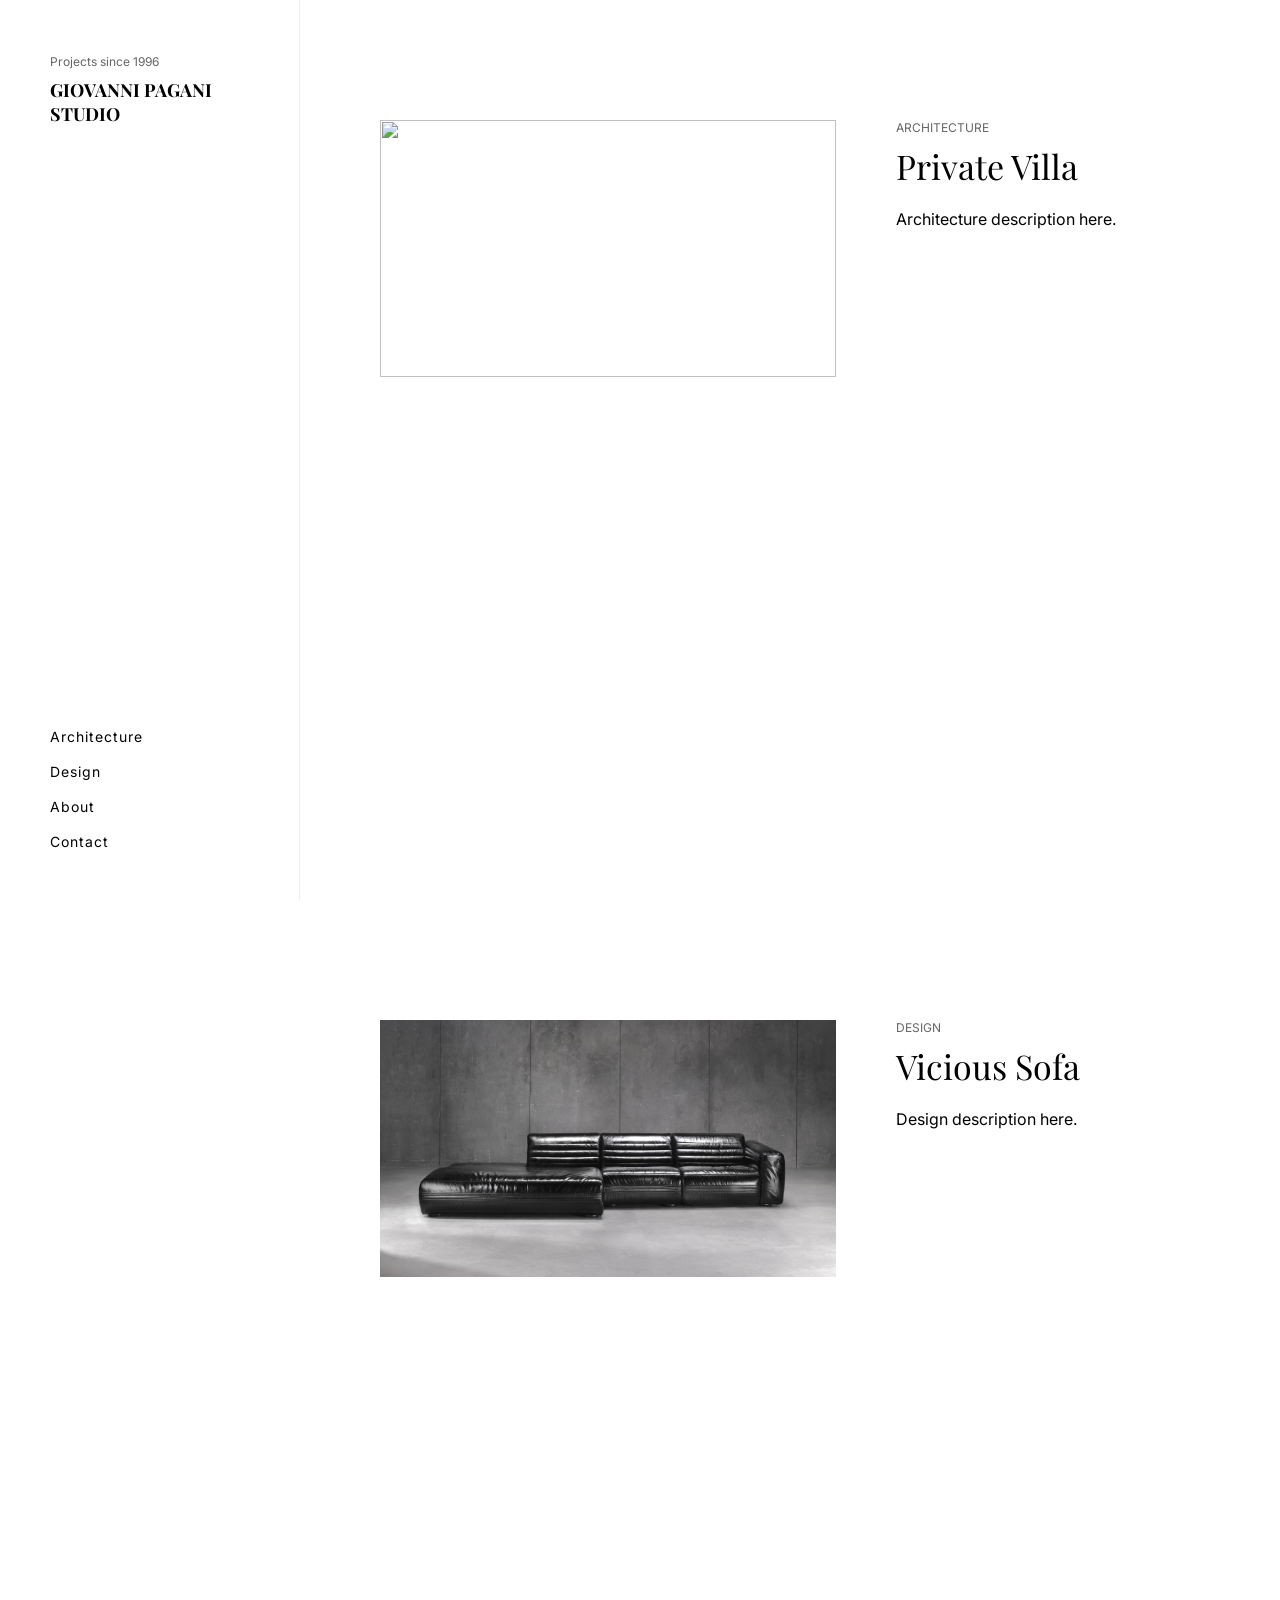
==== beta/index.html @ d27ece57 "beta uploaded" ====
<!DOCTYPE html>
<html lang="en">
<head>
<meta charset="UTF-8">
<meta name="viewport" content="width=device-width, initial-scale=1.0">
<link href="style.css" rel="stylesheet">
<link href="https://fonts.googleapis.com/css2?family=Playfair+Display:wght@400;600&family=Inter:wght@300;400&display=swap" rel="stylesheet">
<title>Giovanni Pagani Studio</title>

</head>

<body>

<!-- ================= SIDEBAR ================= -->

<div class="sidebar">
<div class="brand">
<small>Projects since 1996</small>
<h1>GIOVANNI PAGANI STUDIO</h1>
</div>

<nav class="menu">
<a href="#architecture">Architecture</a>
<a href="#design">Design</a>
<a href="#about">About</a>
<a href="#contact">Contact</a>
</nav>
</div>

<!-- ================= CONTENT ================= -->

<div class="content">

<!-- ================= ARCHITECTURE ================= -->

<section id="architecture" class="section">

<div class="project">

<div class="project-image">
<div class="image-wrapper">

<!-- ADD MORE IMAGES HERE -->
<img src="assets/img/homepage/project1.jpg" class="active">
<img src="assets/img/homepage/project1-2.jpg">
<img src="assets/img/homepage/project1-3.jpg">

</div>
</div>

<div class="project-text">
<div class="category">ARCHITECTURE</div>
<div class="title">Private Villa</div>
<p>
Architecture description here.
</p>
</div>

</div>

</section>


<!-- ================= DESIGN ================= -->

<section id="design" class="section">

<div class="project">

<div class="project-image">
<div class="image-wrapper">

<img src="assets/img/homepage/sofa/sofa1.jpg" class="active">
<img src="assets/img/homepage/sofa/sofa2.jpg">
<img src="assets/img/homepage/sofa/sofa3.jpg">

</div>
</div>

<div class="project-text">
<div class="category">DESIGN</div>
<div class="title">Vicious Sofa</div>
<p>
Design description here.
</p>
</div>

</div>

</section>

</div>

<!-- ================= FULLSCREEN ================= -->
<div class="fullscreen">
<img src="">
</div>

<!-- ================= SCRIPT ================= -->

<script>

/* ========== FADE CAROUSEL + AUTO SLIDE ========== */

document.querySelectorAll('.image-wrapper').forEach(wrapper => {

const images = wrapper.querySelectorAll('img');
let index = 0;

setInterval(() => {
images[index].classList.remove('active');
index = (index + 1) % images.length;
images[index].classList.add('active');
}, 4000);

/* FULLSCREEN ON CLICK */
wrapper.addEventListener('click', () => {
const active = wrapper.querySelector('.active');
const fullscreen = document.querySelector('.fullscreen');
fullscreen.querySelector('img').src = active.src;
fullscreen.classList.add('active');
});

});

/* CLOSE FULLSCREEN */
document.querySelector('.fullscreen').addEventListener('click', function(){
this.classList.remove('active');
});

/* ========== SCROLL REVEAL ========== */

const observer = new IntersectionObserver(entries => {
entries.forEach(entry => {
if(entry.isIntersecting){
entry.target.classList.add('visible');
}
});
}, {threshold:0.2});

document.querySelectorAll('.project').forEach(project => {
observer.observe(project);
});

</script>

</body>
</html>
---- beta/style.css ----
/* ================= GLOBAL ================= */

*{margin:0;padding:0;box-sizing:border-box;}

html{
scroll-behavior:smooth; /* Smooth anchor scrolling */
}

body{
font-family:Inter, sans-serif;
background:white;
color:black;
display:flex;
}

/* ================= SIDEBAR ================= */

.sidebar{
position:fixed;
left:0;
top:0;
width:300px;
height:100vh;
padding:50px;
display:flex;
flex-direction:column;
justify-content:space-between;
background:white;
border-right:1px solid #eee;
}

.brand small{
font-size:12px;
opacity:0.6;
}

.brand h1{
font-family:'Playfair Display', serif;
font-size:18px;
margin-top:8px;
}

.menu{
display:flex;
flex-direction:column;
gap:18px;
}

.menu a{
text-decoration:none;
color:black;
font-size:14px;
letter-spacing:1px;
}

/* ================= CONTENT ================= */

.content{
margin-left:300px;
width:calc(100% - 300px);
}

/* ================= SECTION ================= */

.section{
min-height:100vh;
padding:120px 80px;
display:flex;
flex-direction:column;
gap:120px;
}

/* ================= PROJECT ================= */

.project{
display:flex;
gap:60px;
align-items:flex-start;
opacity:0;
transform:translateY(40px);
transition:all 1s ease;
}

/* Scroll animation active */
.project.visible{
opacity:1;
transform:translateY(0);
}

/* LEFT IMAGE */
.project-image{
width:60%;
position:relative;
cursor:pointer;
}

/* 16:9 container */
.image-wrapper{
position:relative;
width:100%;
padding-top:56.25%; /* 16:9 ratio */
overflow:hidden;
}

.image-wrapper img{
position:absolute;
top:0;
left:0;
width:100%;
height:100%;
object-fit:cover; /* prevents distortion */
opacity:0;
transition:opacity 1.2s ease;
}

.image-wrapper img.active{
opacity:1;
}

/* RIGHT TEXT */
.project-text{
width:40%;
}

.category{
font-size:12px;
opacity:0.6;
margin-bottom:8px;
}

.title{
font-family:'Playfair Display', serif;
font-size:34px;
margin-bottom:20px;
}

/* ================= FULLSCREEN GALLERY ================= */

.fullscreen{
position:fixed;
top:0;
left:0;
width:100%;
height:100%;
background:rgba(0,0,0,0.95);
display:flex;
align-items:center;
justify-content:center;
opacity:0;
visibility:hidden;
transition:all 0.5s ease;
z-index:999;
}

.fullscreen.active{
opacity:1;
visibility:visible;
}

.fullscreen img{
max-width:90%;
max-height:90%;
object-fit:contain;
}

/* ================= RESPONSIVE ================= */

@media(max-width:1000px){

body{flex-direction:column;}

.sidebar{
position:relative;
width:100%;
height:auto;
border-right:none;
border-bottom:1px solid #eee;
}

.content{
margin-left:0;
width:100%;
}

.project{
flex-direction:column;
}

.project-image,
.project-text{
width:100%;
}

}
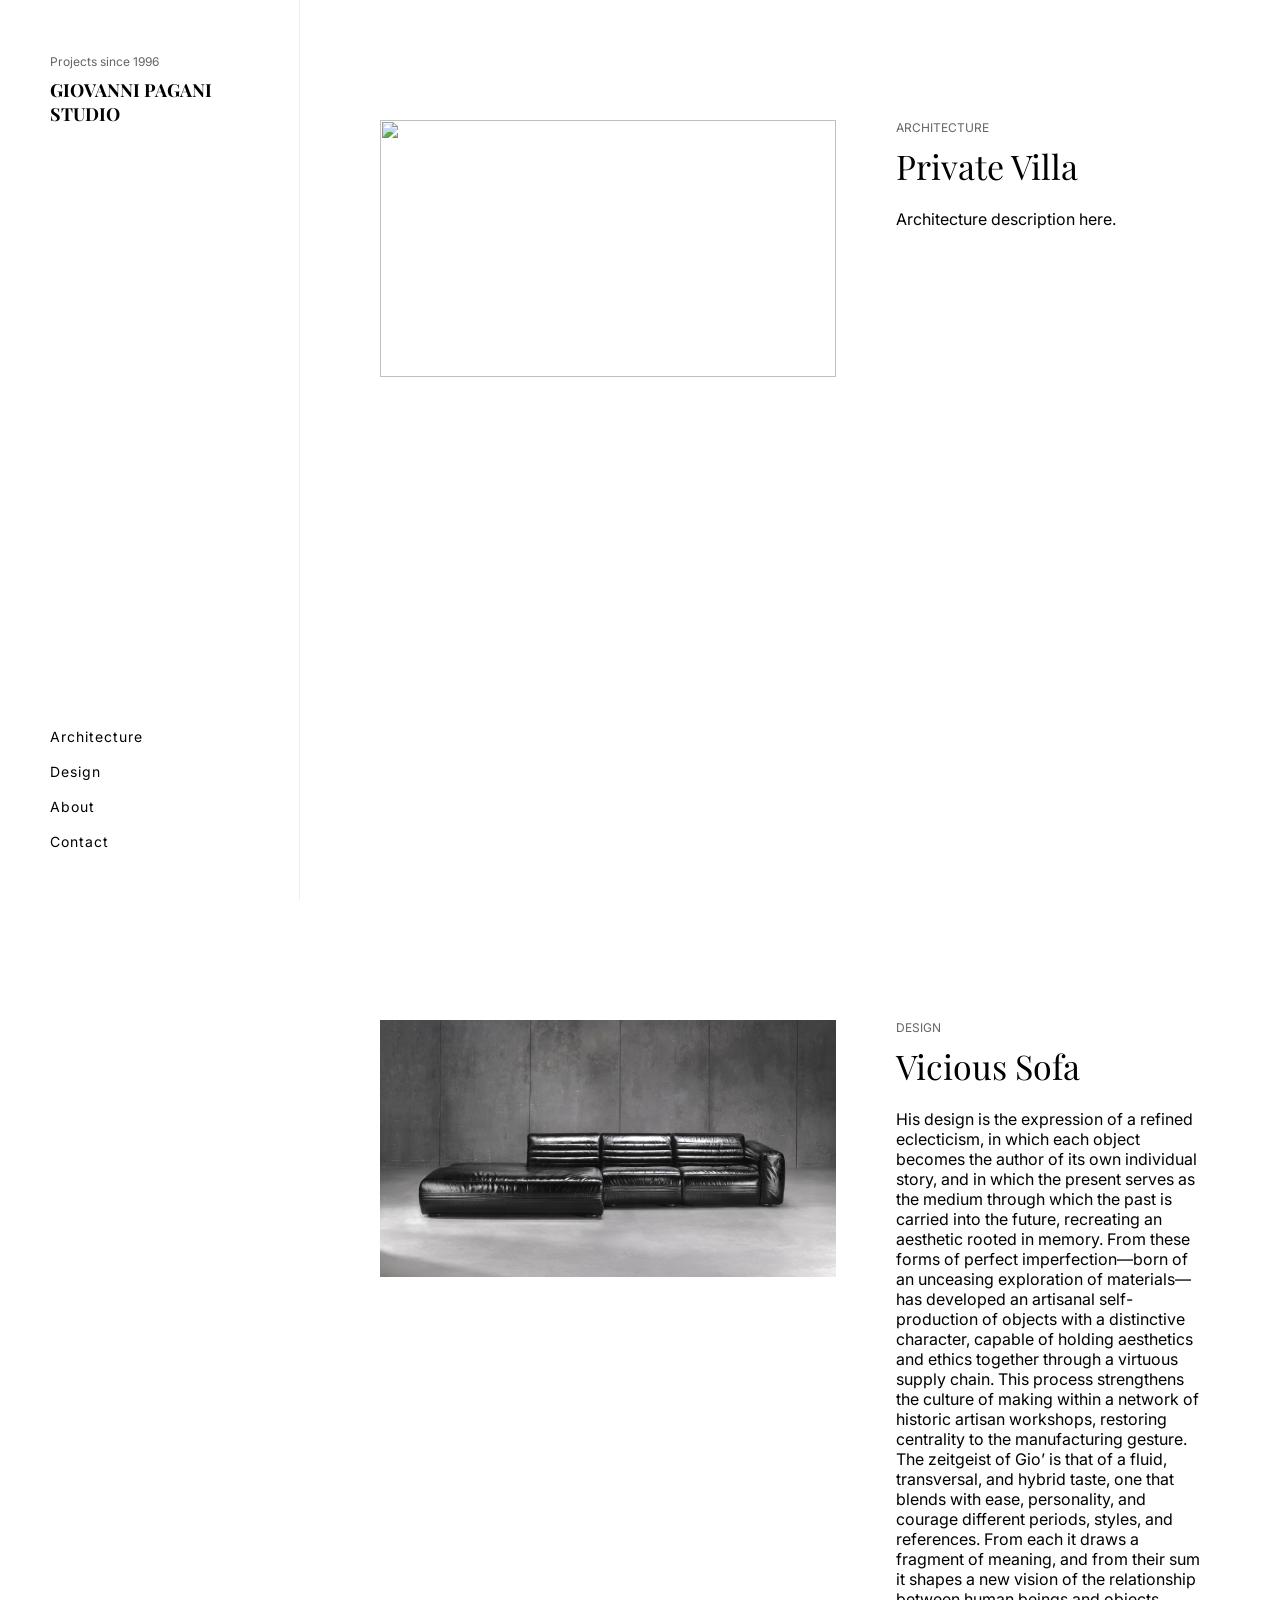
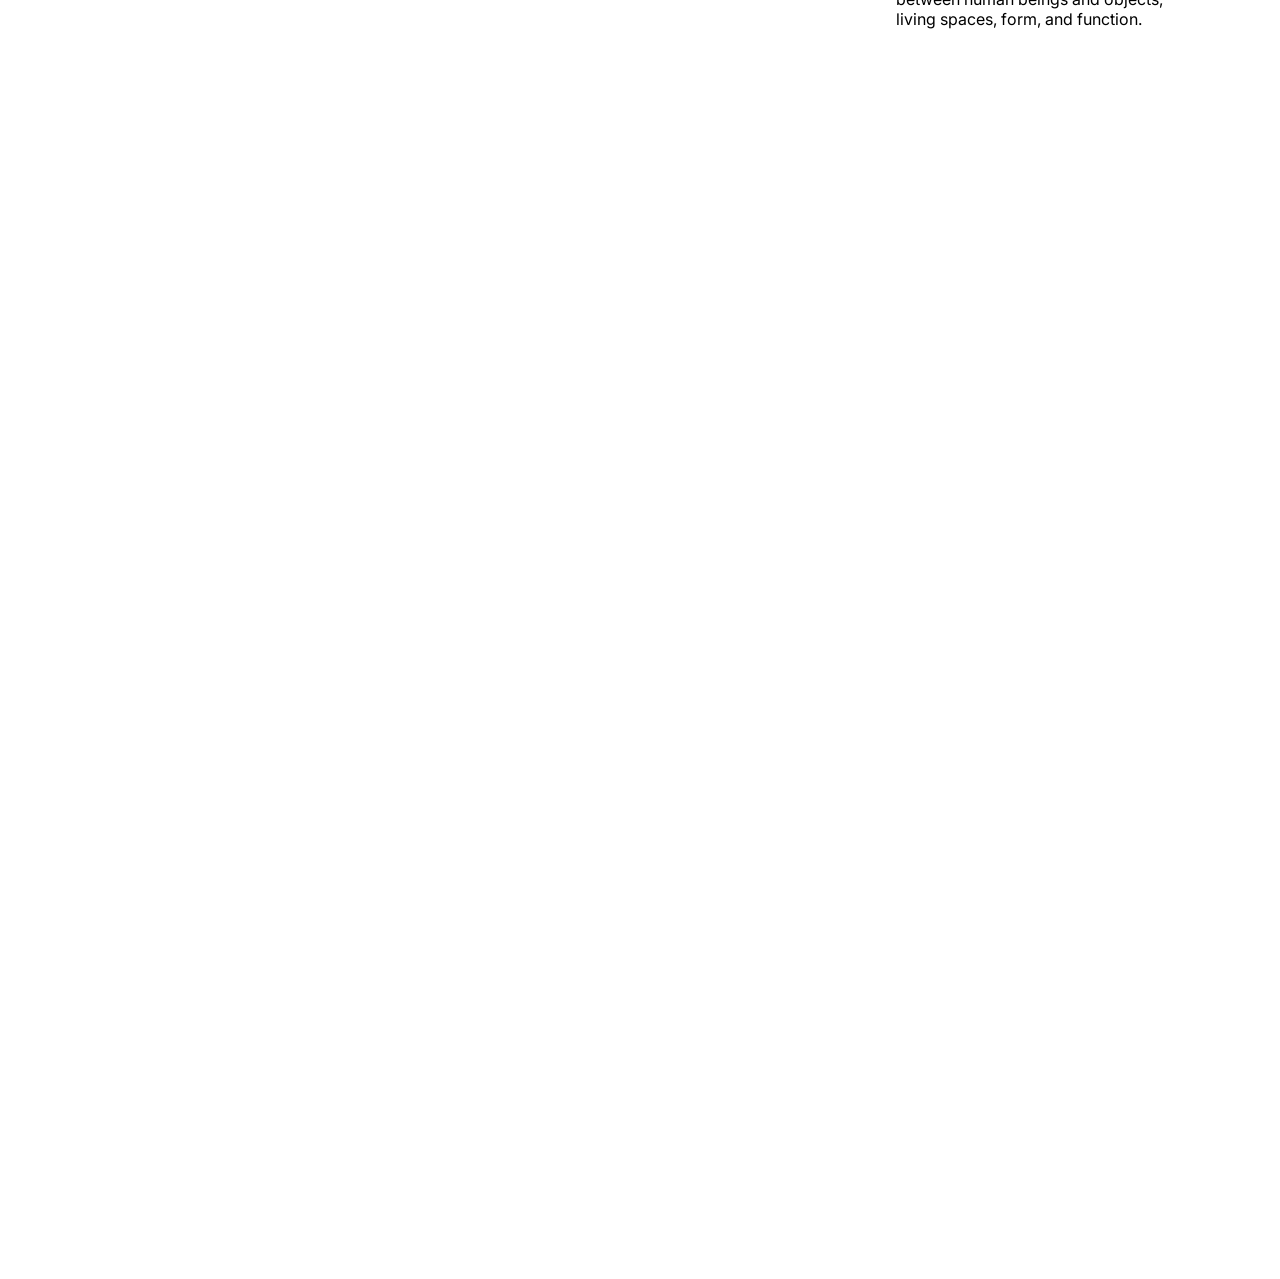
==== commit 8c6cfc2a: "Vittorio&Virginia" ====
--- a/beta/index.html
+++ b/beta/index.html
@@ -41,9 +41,9 @@
 <div class="image-wrapper">
 
 <!-- ADD MORE IMAGES HERE -->
-<img src="assets/img/homepage/project1.jpg" class="active">
-<img src="assets/img/homepage/project1-2.jpg">
-<img src="assets/img/homepage/project1-3.jpg">
+<img src="assets/img/homepage/villa/villa1.jpg" class="active">
+<img src="assets/img/homepage/villa/.jpg">
+<img src="assets/img/homepage/villa/.jpg">
 
 </div>
 </div>
@@ -81,11 +81,79 @@
 <div class="category">DESIGN</div>
 <div class="title">Vicious Sofa</div>
 <p>
-Design description here.
-</p>
-</div>
-
-</div>
+His design is the expression of a refined eclecticism, in which each object becomes the author of its own individual story, and in which the present serves as the medium through which the past is carried into the future, recreating an aesthetic rooted in memory. From these forms of perfect imperfection—born of an unceasing exploration of materials—has developed an artisanal self-production of objects with a distinctive character, capable of holding aesthetics and ethics together through a virtuous supply chain. This process strengthens the culture of making within a network of historic artisan workshops, restoring centrality to the manufacturing gesture. The zeitgeist of Gio’ is that of a fluid, transversal, and hybrid taste, one that blends with ease, personality, and courage different periods, styles, and references. From each it draws a fragment of meaning, and from their sum it shapes a new vision of the relationship between human beings and objects, living spaces, form, and function.</p>
+</div>
+
+</div>
+<!-- Saint Germain Sofa-->
+<div class="project">
+
+<div class="project-image">
+<div class="image-wrapper">
+
+<img src="assets/img/homepage/sofa2/sofa1.png" class="active">
+<img src="assets/img/homepage/sofa2/sofa2.jpg">
+<img src="assets/img/homepage/sofa2/sofa3.jpg">
+
+</div>
+</div>
+
+<div class="project-text">
+<div class="category">DESIGN</div>
+<div class="title">Saint Germain Sofa</div>
+<p>
+
+</p>
+</div>
+</div>
+<!-- Vittorio Dining -->
+ <div class="project">
+
+<div class="project-image">
+<div class="image-wrapper">
+
+<img src="assets/img/homepage/vittorio/vittorio1.png" class="active">
+<img src="assets/img/homepage/vittorio/vittorio2.png">
+<img src="assets/img/homepage/vittorio/vittorio3.png">
+<img src="assets/img/homepage/vittorio/vittorio4.png">
+<img src="assets/img/homepage/vittorio/vittorio5.png">
+
+</div>
+</div>
+
+<div class="project-text">
+<div class="category">DESIGN</div>
+<div class="title">Vittorio Dining Table</div>
+<p>
+
+</p>
+</div>
+</div>
+
+<!-- Virginia Sofa Dining -->
+ <div class="project">
+
+<div class="project-image">
+<div class="image-wrapper">
+
+<img src="assets/img/homepage/virginia/virginia1.png" class="active">
+<img src="assets/img/homepage/virginia/virginia2.png">
+<img src="assets/img/homepage/virginia/virginia3.png">
+<img src="assets/img/homepage/virginia/virginia4.png">
+<img src="assets/img/homepage/virginia/virginia5.png">
+
+</div>
+</div>
+
+<div class="project-text">
+<div class="category">DESIGN</div>
+<div class="title">Virginia Outdoor Luxury Sofa</div>
+<p>
+
+</p>
+</div>
+</div>
+
 
 </section>
 
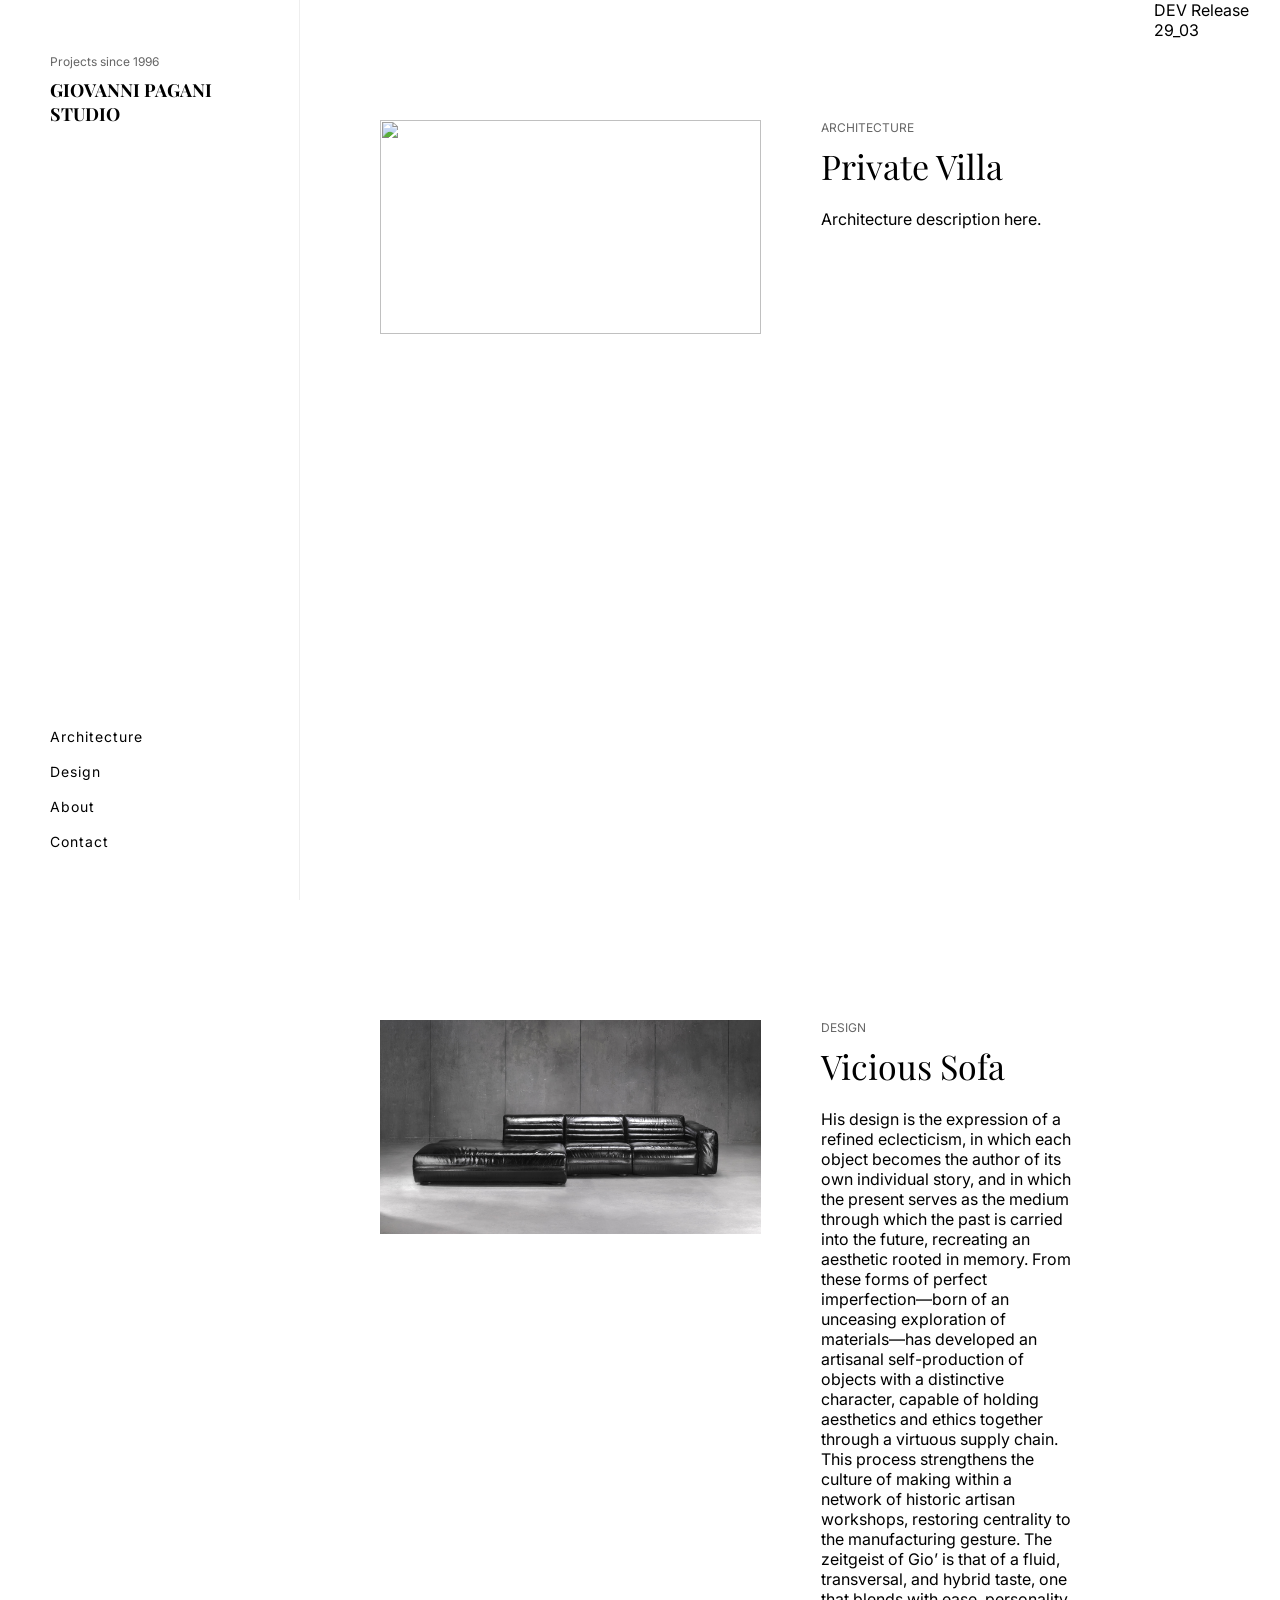
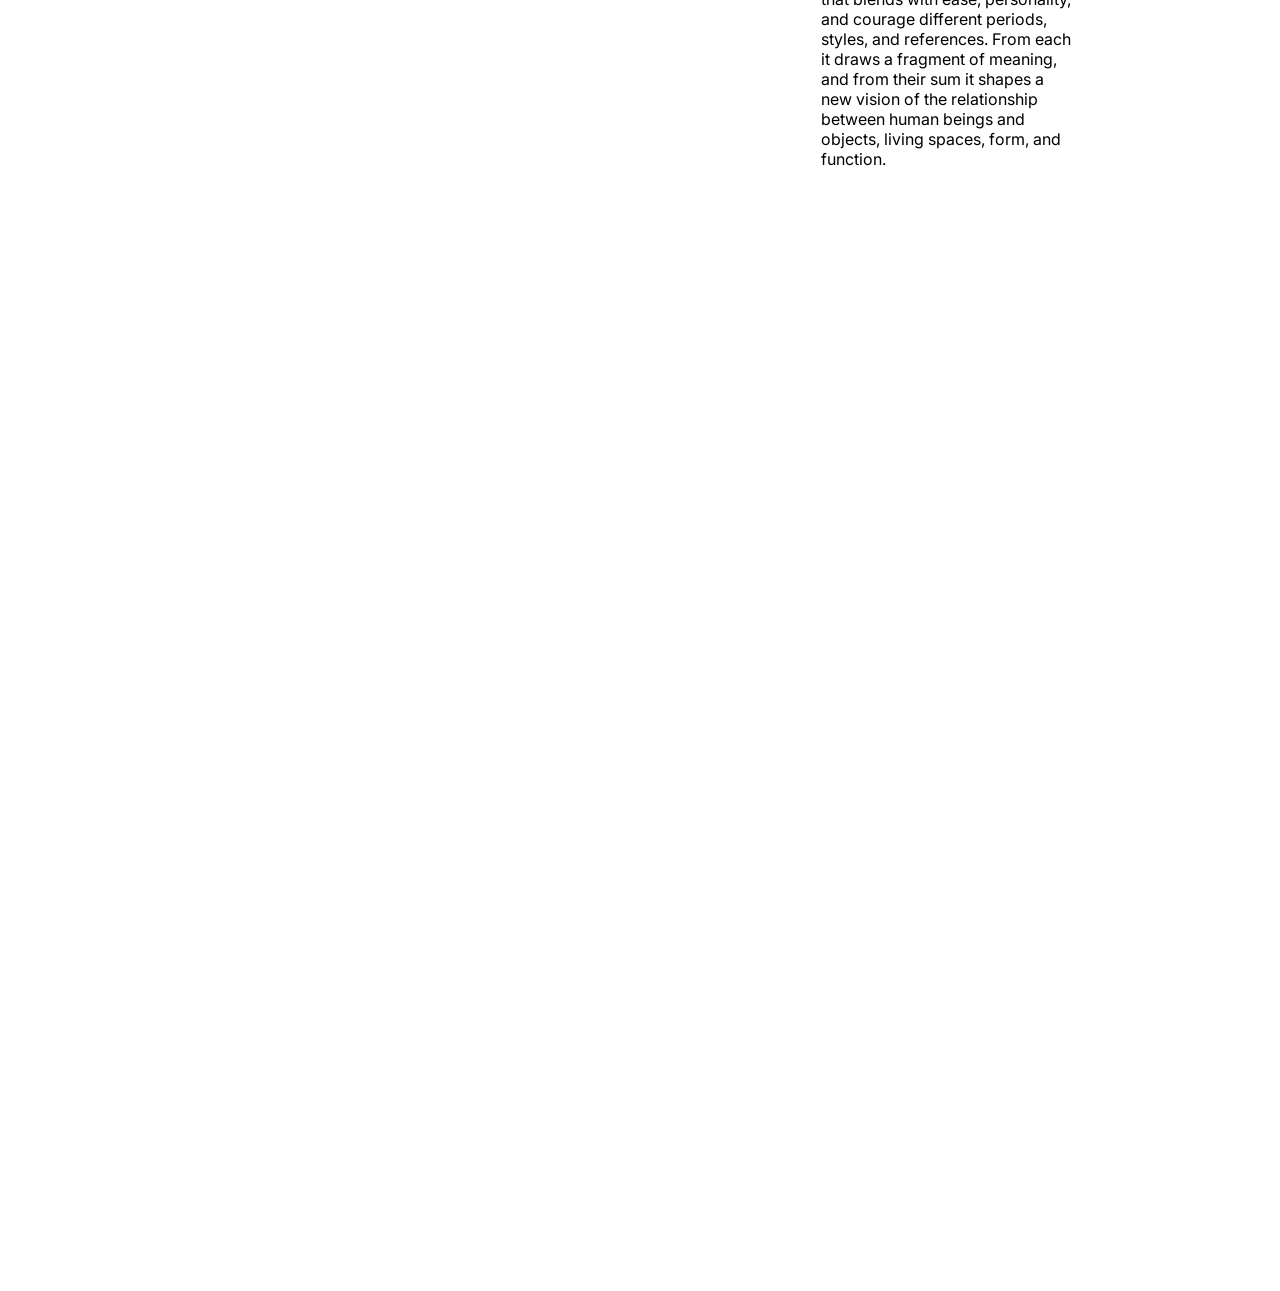
==== commit b7f78ebb: "Update index.html" ====
--- a/beta/index.html
+++ b/beta/index.html
@@ -165,7 +165,7 @@
 </div>
 
 <!-- ================= SCRIPT ================= -->
-
+<p>DEV Release 29_03</p>
 <script>
 
 /* ========== FADE CAROUSEL + AUTO SLIDE ========== */
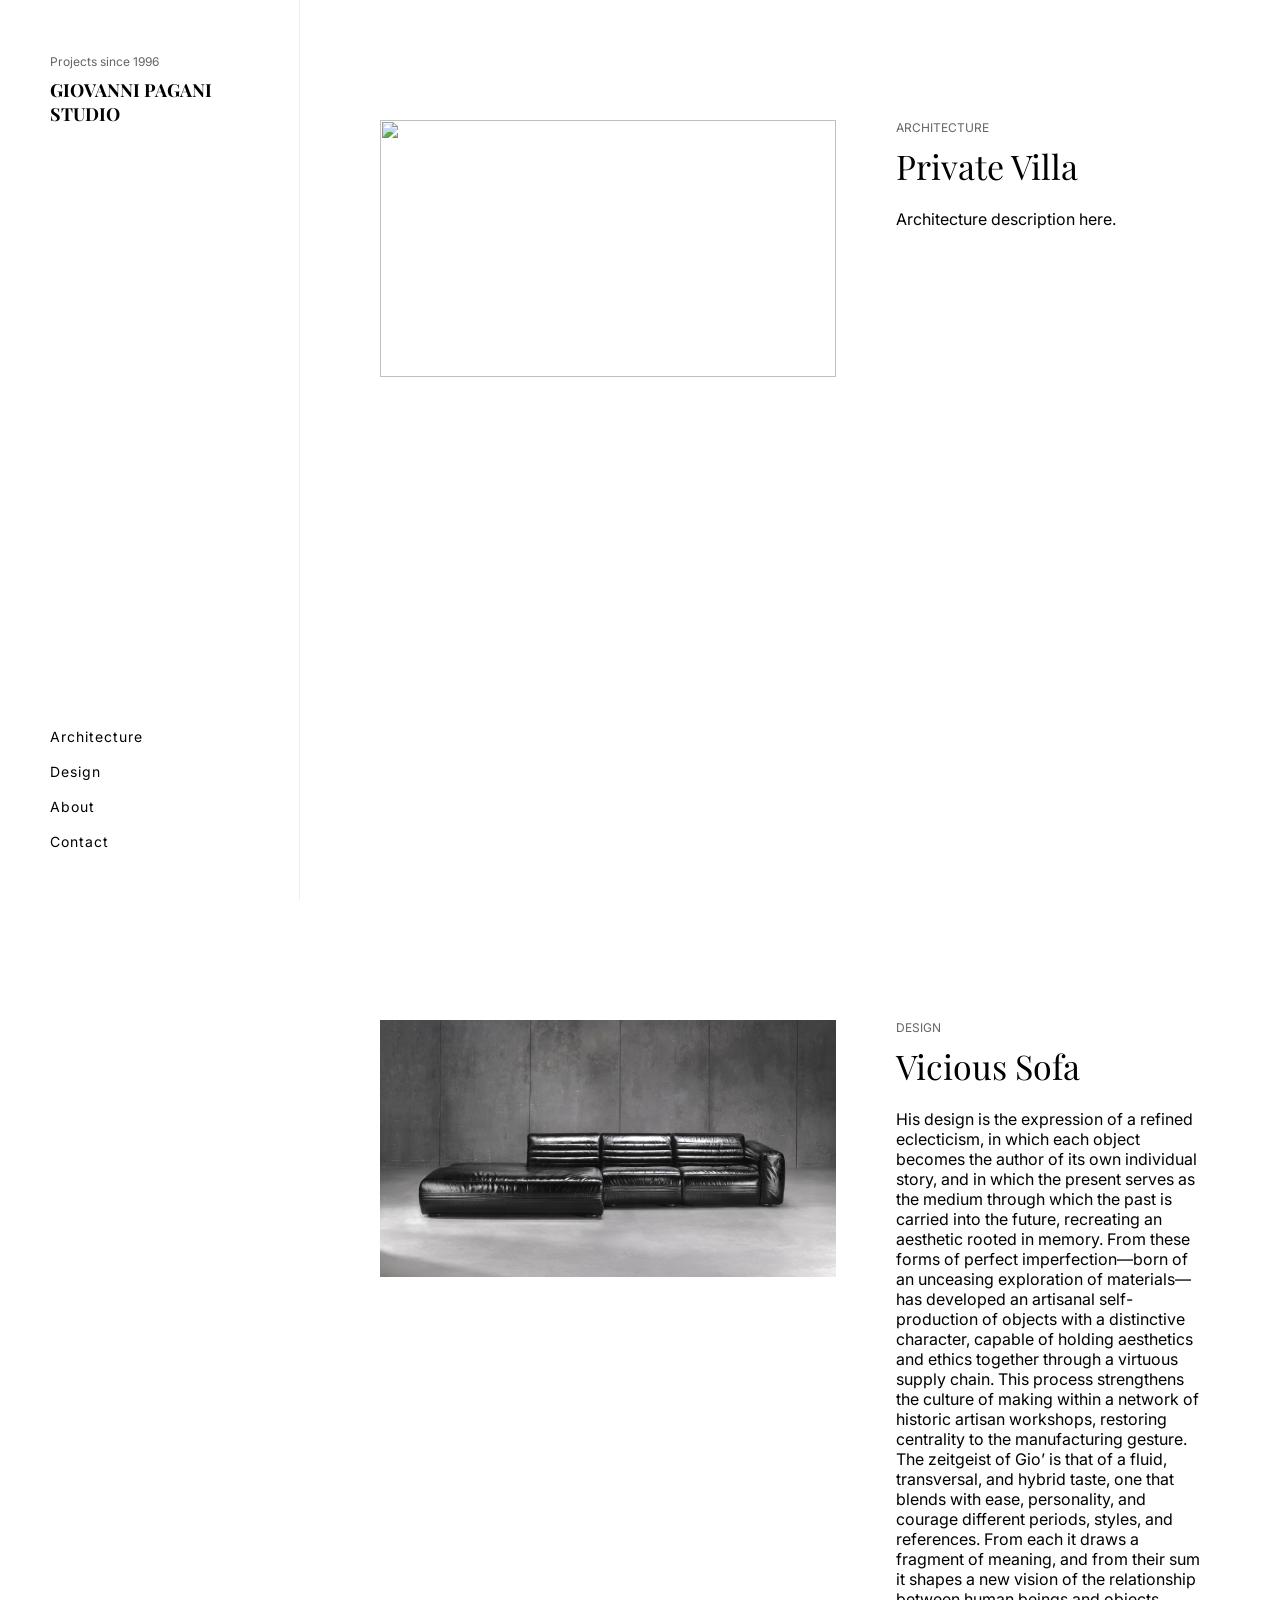
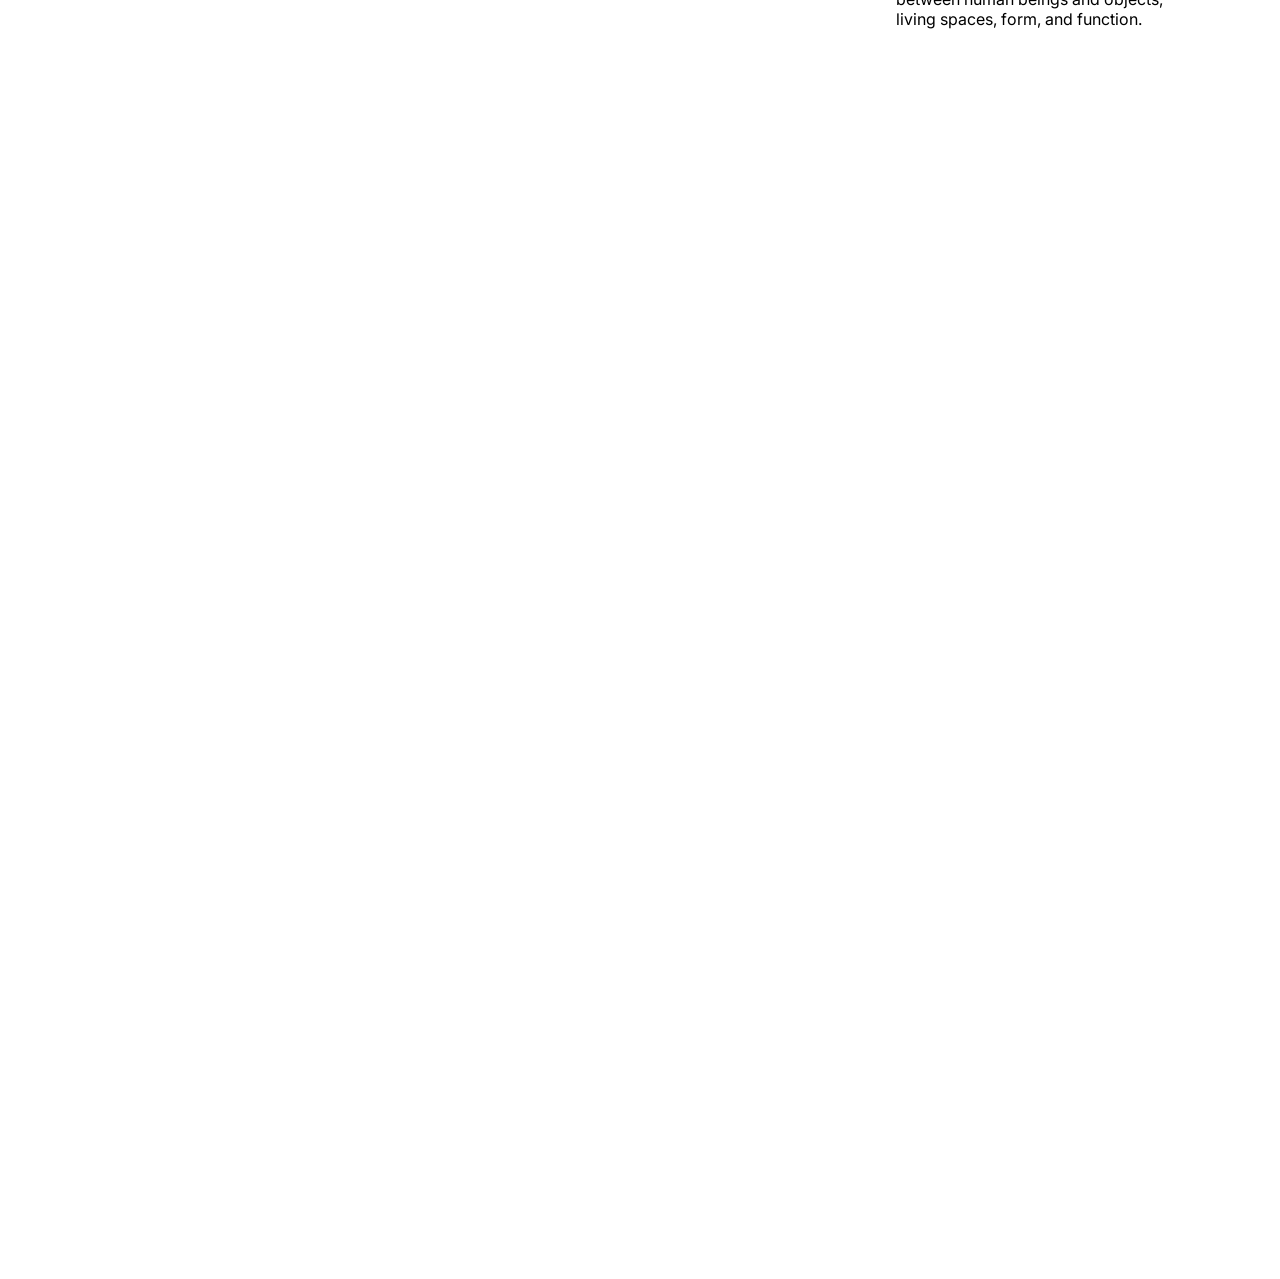
==== commit be996caf: "dev version moved to title" ====
--- a/beta/index.html
+++ b/beta/index.html
@@ -5,7 +5,7 @@
 <meta name="viewport" content="width=device-width, initial-scale=1.0">
 <link href="style.css" rel="stylesheet">
 <link href="https://fonts.googleapis.com/css2?family=Playfair+Display:wght@400;600&family=Inter:wght@300;400&display=swap" rel="stylesheet">
-<title>Giovanni Pagani Studio</title>
+<title>Giovanni Pagani Studio | dev2903.1</title>
 
 </head>
 
@@ -165,7 +165,7 @@
 </div>
 
 <!-- ================= SCRIPT ================= -->
-<p>DEV Release 29_03</p>
+
 <script>
 
 /* ========== FADE CAROUSEL + AUTO SLIDE ========== */
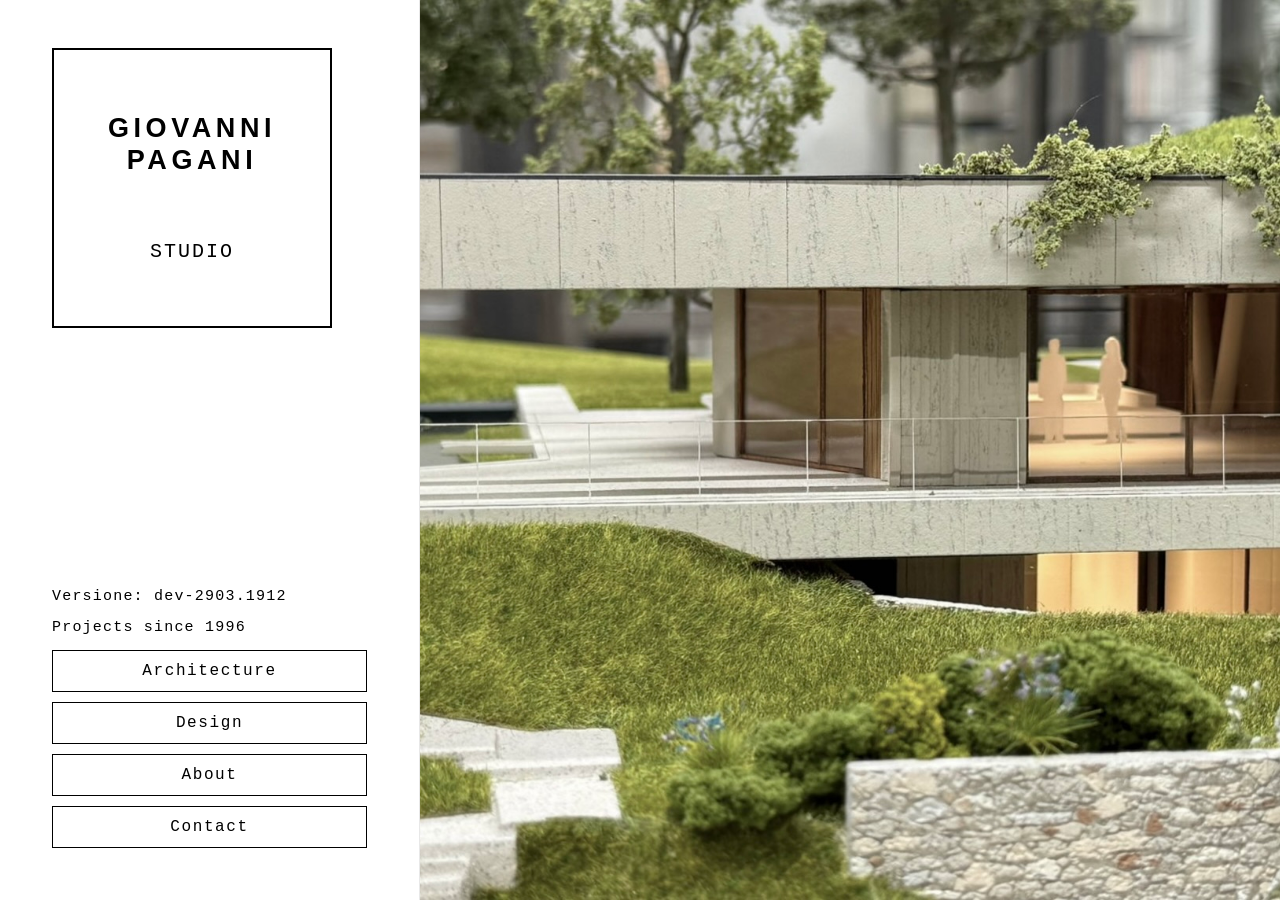
==== commit 7e66bcac: "beta v2" ====
--- a/beta/index.html
+++ b/beta/index.html
@@ -3,214 +3,166 @@
 <head>
 <meta charset="UTF-8">
 <meta name="viewport" content="width=device-width, initial-scale=1.0">
-<link href="style.css" rel="stylesheet">
-<link href="https://fonts.googleapis.com/css2?family=Playfair+Display:wght@400;600&family=Inter:wght@300;400&display=swap" rel="stylesheet">
-<title>Giovanni Pagani Studio | dev2903.1</title>
-
+<link rel="stylesheet" href="style.css">
+<title>Giovanni Pagani Studio</title>
 </head>
-
 <body>
 
 <!-- ================= SIDEBAR ================= -->
+<div class="sidebar">
+  <div class="logo-box">
+    <span class="logo-name">GIOVANNI PAGANI</span>
+    <span class="logo-studio">STUDIO</span>
+  </div>
 
-<div class="sidebar">
-<div class="brand">
-<small>Projects since 1996</small>
-<h1>GIOVANNI PAGANI STUDIO</h1>
+
+
+  <nav class="menu">
+    <p class="tagline">Versione: dev-2903.1912</p>
+      <p class="tagline">Projects since 1996</p>
+    <a href="#section-architecture" class="menu-btn" data-section="architecture">Architecture</a>
+    <a href="#section-design" class="menu-btn" data-section="design">Design</a>
+    <a href="#section-about" class="menu-btn" data-section="about">About</a>
+    <a href="#section-contact" class="menu-btn" data-section="contact">Contact</a>
+  </nav>
 </div>
 
-<nav class="menu">
-<a href="#architecture">Architecture</a>
-<a href="#design">Design</a>
-<a href="#about">About</a>
-<a href="#contact">Contact</a>
-</nav>
+<!-- ================= MAIN SCROLL AREA ================= -->
+<div class="main" id="main">
+
+  <!-- LANDING -->
+  <div class="landing" id="landing">
+    <div class="hero-image">
+      <img src="/assets/img/homepage/villa/villa1.jpeg" alt="Giovanni Pagani Studio">
+    </div>
+  </div>
+
+  <!-- ===== ARCHITECTURE ===== -->
+  <section class="scroll-section" id="section-architecture" data-section="architecture">
+    <div class="section-header">ARCHITECTURE</div>
+
+    <div class="project-block">
+      <div class="project-label">PRIVATE VILLA</div>
+      <div class="project-carousel">
+        <img class="slide active" src="/assets/img/homepage/villa/villa1.jpeg" alt="">
+        <img class="slide" src="/assets/img/homepage/villa/1.jpg" alt="">
+        <img class="slide" src="/assets/img/homepage/villa/3.jpg" alt="">
+        <button class="arrow left">&#10094;</button>
+        <button class="arrow right">&#10095;</button>
+      </div>
+    </div>
+
+  </section>
+
+  <!-- ===== DESIGN ===== -->
+  <section class="scroll-section" id="section-design" data-section="design">
+    <div class="section-header">DESIGN</div>
+
+    <div class="project-block">
+      <div class="project-label">VIRGINIA outdoor sofa</div>
+      <div class="project-carousel">
+        <img class="slide active" src="/assets/img/homepage/sofa2/sofa1.png" alt="">
+        <img class="slide" src="/assets/img/homepage/sofa2/sofa2.jpg" alt="">
+        <img class="slide" src="/assets/img/homepage/sofa2/sofa3.jpg" alt="">
+        <button class="arrow left">&#10094;</button>
+        <button class="arrow right">&#10095;</button>
+      </div>
+    </div>
+
+    <div class="project-block">
+      <div class="project-label">VICIOUS sofa</div>
+      <div class="project-carousel">
+        <img class="slide active" src="/assets/img/homepage/sofa/sofa1.jpg" alt="">
+        <img class="slide" src="/assets/img/homepage/sofa/sofa2.jpg" alt="">
+        <img class="slide" src="/assets/img/homepage/sofa/sofa3.jpg" alt="">
+        <button class="arrow left">&#10094;</button>
+        <button class="arrow right">&#10095;</button>
+      </div>
+    </div>
+
+    <div class="project-block">
+      <div class="project-label">SAINT GERMAIN sofa</div>
+      <div class="project-carousel">
+        <img class="slide active" src="/assets/img/homepage/sofa2/sofa1.png" alt="">
+        <img class="slide" src="/assets/img/homepage/sofa2/sofa2.jpg" alt="">
+        <img class="slide" src="/assets/img/homepage/sofa2/sofa3.jpg" alt="">
+        <button class="arrow left">&#10094;</button>
+        <button class="arrow right">&#10095;</button>
+      </div>
+    </div>
+
+    <div class="project-block">
+      <div class="project-label">VITTORIO dining table</div>
+      <div class="project-carousel">
+        <img class="slide active" src="/assets/img/homepage/vittorio/vittorio2.png" alt="">
+        <img class="slide" src="/assets/img/homepage/vittorio/vittorio3.png" alt="">
+        <img class="slide" src="/assets/img/homepage/vittorio/vittorio4.png" alt="">
+        <img class="slide" src="/assets/img/homepage/vittorio/vittorio5.png" alt="">
+        <button class="arrow left">&#10094;</button>
+        <button class="arrow right">&#10095;</button>
+      </div>
+    </div>
+
+    <div class="project-block">
+      <div class="project-label">VIRGINIA outdoor luxury sofa</div>
+      <div class="project-carousel">
+        <img class="slide active" src="/assets/img/homepage/virginia/virginia2.png" alt="">
+        <img class="slide" src="/assets/img/homepage/virginia/virginia3.png" alt="">
+        <img class="slide" src="/assets/img/homepage/virginia/virginia4.png" alt="">
+        <img class="slide" src="/assets/img/homepage/virginia/virginia5.png" alt="">
+        <button class="arrow left">&#10094;</button>
+        <button class="arrow right">&#10095;</button>
+      </div>
+    </div>
+
+  </section>
+
+  <!-- ===== ABOUT ===== -->
+  <section class="scroll-section" id="section-about" data-section="about">
+    <div class="section-header">ABOUT</div>
+    <div class="about-inner">
+      <div class="about-text">
+        <p>Giovanni Pagani founded his studio in 1996 in Parma, with the aim of offering architectural and design solutions driven by an unconventional elegance, where boldness and eclecticism merge with a constant pursuit of functionality.</p>
+        <p>A multifaceted architect, Giovanni Pagani's professional path extends beyond architectural design and interior design to include the industrial design of exclusive furnishing objects.</p>
+        <h3>1996–2006</h3>
+        <p>His passion for forms and objects enabled him, even before graduating, to begin collaborating with major Made in Italy design brands. Among the many, it is worth mentioning B&B Italia, Cappellini, Rolf, Giorgetti, and Armani Casa.</p>
+        <h3>1996–2025</h3>
+        <p>He designs buildings, residential interiors, and retail spaces, working in the residential, hospitality, and commercial sectors, both in Italy and abroad. Some of the destinations of his projects include: Milan, Rome, Florence, Porto Cervo, London, Miami, New York, Paris, Antwerp, Barcelona, Marbella, Moscow, San Francisco, and the Bahamas.</p>
+        <p>In Italy, he has overseen several projects for the Smeraldo Holding Group. Among his international works, particular significance is given to his collaboration with the Qatar Investment Authority, which enabled him to design two shopping malls for the Harrods brand.</p>
+        <p>Giovanni Pagani has completed numerous projects for commercial spaces in both the fashion world and design, such as Harrods, Twinliving, Max Mara Group, Pinko, Bugatti, Maserati, Diane von Fürstenberg, Golden Lady, and Pagani Automobili.</p>
+        <h3>2016</h3>
+        <p>He founded the GIOPAGANI brand, within which he translates certain codes borrowed from fashion, making them the foundation for the creation of exclusive objects with a strong stylistic identity.</p>
+        <h3>2025</h3>
+        <p>He took part in the founding and creation of DEHUB. The ambition is to go beyond the traditional architecture studio to create a Creative Hub that brings multidisciplinarity into the design approach.</p>
+        <h3>PHILOSOPHY</h3>
+        <p>An architect and designer, Pagani has made eclecticism his defining hallmark. In his projects, different eras, languages, and even distant references coexist in harmony, never in contrast.</p>
+      </div>
+      <div class="about-photo">
+        <img src="/assets/img/about/giovanni.jpeg" alt="Giovanni Pagani">
+      </div>
+    </div>
+  </section>
+
+  <!-- ===== CONTACT ===== -->
+  <section class="scroll-section" id="section-contact" data-section="contact">
+    <div class="section-header">CONTACT</div>
+    <div class="contact-inner">
+      <div class="contact-info">
+        <p>Via San Michele del Carso 11</p>
+        <p>20144&nbsp; Milano, Italy</p>
+        <p><a href="mailto:info@giovannipaganistudio.it">info@giovannipaganistudio.it</a></p>
+      </div>
+    </div>
+    <div class="contact-footer">STUDIO - HEADQUARTER</div>
+  </section>
+
+</div><!-- /main -->
+
+<!-- ================= FULLSCREEN ================= -->
+<div class="fullscreen" id="fullscreen">
+  <img src="" alt="">
 </div>
 
-<!-- ================= CONTENT ================= -->
-
-<div class="content">
-
-<!-- ================= ARCHITECTURE ================= -->
-
-<section id="architecture" class="section">
-
-<div class="project">
-
-<div class="project-image">
-<div class="image-wrapper">
-
-<!-- ADD MORE IMAGES HERE -->
-<img src="assets/img/homepage/villa/villa1.jpg" class="active">
-<img src="assets/img/homepage/villa/.jpg">
-<img src="assets/img/homepage/villa/.jpg">
-
-</div>
-</div>
-
-<div class="project-text">
-<div class="category">ARCHITECTURE</div>
-<div class="title">Private Villa</div>
-<p>
-Architecture description here.
-</p>
-</div>
-
-</div>
-
-</section>
-
-
-<!-- ================= DESIGN ================= -->
-
-<section id="design" class="section">
-
-<div class="project">
-
-<div class="project-image">
-<div class="image-wrapper">
-
-<img src="assets/img/homepage/sofa/sofa1.jpg" class="active">
-<img src="assets/img/homepage/sofa/sofa2.jpg">
-<img src="assets/img/homepage/sofa/sofa3.jpg">
-
-</div>
-</div>
-
-<div class="project-text">
-<div class="category">DESIGN</div>
-<div class="title">Vicious Sofa</div>
-<p>
-His design is the expression of a refined eclecticism, in which each object becomes the author of its own individual story, and in which the present serves as the medium through which the past is carried into the future, recreating an aesthetic rooted in memory. From these forms of perfect imperfection—born of an unceasing exploration of materials—has developed an artisanal self-production of objects with a distinctive character, capable of holding aesthetics and ethics together through a virtuous supply chain. This process strengthens the culture of making within a network of historic artisan workshops, restoring centrality to the manufacturing gesture. The zeitgeist of Gio’ is that of a fluid, transversal, and hybrid taste, one that blends with ease, personality, and courage different periods, styles, and references. From each it draws a fragment of meaning, and from their sum it shapes a new vision of the relationship between human beings and objects, living spaces, form, and function.</p>
-</div>
-
-</div>
-<!-- Saint Germain Sofa-->
-<div class="project">
-
-<div class="project-image">
-<div class="image-wrapper">
-
-<img src="assets/img/homepage/sofa2/sofa1.png" class="active">
-<img src="assets/img/homepage/sofa2/sofa2.jpg">
-<img src="assets/img/homepage/sofa2/sofa3.jpg">
-
-</div>
-</div>
-
-<div class="project-text">
-<div class="category">DESIGN</div>
-<div class="title">Saint Germain Sofa</div>
-<p>
-
-</p>
-</div>
-</div>
-<!-- Vittorio Dining -->
- <div class="project">
-
-<div class="project-image">
-<div class="image-wrapper">
-
-<img src="assets/img/homepage/vittorio/vittorio1.png" class="active">
-<img src="assets/img/homepage/vittorio/vittorio2.png">
-<img src="assets/img/homepage/vittorio/vittorio3.png">
-<img src="assets/img/homepage/vittorio/vittorio4.png">
-<img src="assets/img/homepage/vittorio/vittorio5.png">
-
-</div>
-</div>
-
-<div class="project-text">
-<div class="category">DESIGN</div>
-<div class="title">Vittorio Dining Table</div>
-<p>
-
-</p>
-</div>
-</div>
-
-<!-- Virginia Sofa Dining -->
- <div class="project">
-
-<div class="project-image">
-<div class="image-wrapper">
-
-<img src="assets/img/homepage/virginia/virginia1.png" class="active">
-<img src="assets/img/homepage/virginia/virginia2.png">
-<img src="assets/img/homepage/virginia/virginia3.png">
-<img src="assets/img/homepage/virginia/virginia4.png">
-<img src="assets/img/homepage/virginia/virginia5.png">
-
-</div>
-</div>
-
-<div class="project-text">
-<div class="category">DESIGN</div>
-<div class="title">Virginia Outdoor Luxury Sofa</div>
-<p>
-
-</p>
-</div>
-</div>
-
-
-</section>
-
-</div>
-
-<!-- ================= FULLSCREEN ================= -->
-<div class="fullscreen">
-<img src="">
-</div>
-
-<!-- ================= SCRIPT ================= -->
-
-<script>
-
-/* ========== FADE CAROUSEL + AUTO SLIDE ========== */
-
-document.querySelectorAll('.image-wrapper').forEach(wrapper => {
-
-const images = wrapper.querySelectorAll('img');
-let index = 0;
-
-setInterval(() => {
-images[index].classList.remove('active');
-index = (index + 1) % images.length;
-images[index].classList.add('active');
-}, 4000);
-
-/* FULLSCREEN ON CLICK */
-wrapper.addEventListener('click', () => {
-const active = wrapper.querySelector('.active');
-const fullscreen = document.querySelector('.fullscreen');
-fullscreen.querySelector('img').src = active.src;
-fullscreen.classList.add('active');
-});
-
-});
-
-/* CLOSE FULLSCREEN */
-document.querySelector('.fullscreen').addEventListener('click', function(){
-this.classList.remove('active');
-});
-
-/* ========== SCROLL REVEAL ========== */
-
-const observer = new IntersectionObserver(entries => {
-entries.forEach(entry => {
-if(entry.isIntersecting){
-entry.target.classList.add('visible');
-}
-});
-}, {threshold:0.2});
-
-document.querySelectorAll('.project').forEach(project => {
-observer.observe(project);
-});
-
-</script>
-
+<script src="script.js"></script>
 </body>
-</html>+</html>
--- a/beta/style.css
+++ b/beta/style.css
@@ -1,195 +1,360 @@
-
-/* ================= GLOBAL ================= */
-
-*{margin:0;padding:0;box-sizing:border-box;}
-
-html{
-scroll-behavior:smooth; /* Smooth anchor scrolling */
-}
-
-body{
-font-family:Inter, sans-serif;
-background:white;
-color:black;
-display:flex;
+/* ================= RESET ================= */
+*, *::before, *::after { margin: 0; padding: 0; box-sizing: border-box; }
+
+html { font-size: 16px; }
+
+body {
+  background: #fff;
+  color: #000;
+  display: flex;
+  height: 100vh;
+  overflow: hidden;
 }
 
 /* ================= SIDEBAR ================= */
-
-.sidebar{
-position:fixed;
-left:0;
-top:0;
-width:300px;
-height:100vh;
-padding:50px;
-display:flex;
-flex-direction:column;
-justify-content:space-between;
-background:white;
-border-right:1px solid #eee;
-}
-
-.brand small{
-font-size:12px;
-opacity:0.6;
-}
-
-.brand h1{
-font-family:'Playfair Display', serif;
-font-size:18px;
-margin-top:8px;
-}
-
-.menu{
-display:flex;
-flex-direction:column;
-gap:18px;
-}
-
-.menu a{
-text-decoration:none;
-color:black;
-font-size:14px;
-letter-spacing:1px;
-}
-
-/* ================= CONTENT ================= */
-
-.content{
-margin-left:300px;
-width:calc(100% - 300px);
-}
-
-/* ================= SECTION ================= */
-
-.section{
-min-height:100vh;
-padding:120px 80px;
-display:flex;
-flex-direction:column;
-gap:120px;
-}
-
-/* ================= PROJECT ================= */
-
-.project{
-display:flex;
-gap:60px;
-align-items:flex-start;
-opacity:0;
-transform:translateY(40px);
-transition:all 1s ease;
-}
-
-/* Scroll animation active */
-.project.visible{
-opacity:1;
-transform:translateY(0);
-}
-
-/* LEFT IMAGE */
-.project-image{
-width:60%;
-position:relative;
-cursor:pointer;
-}
-
-/* 16:9 container */
-.image-wrapper{
-position:relative;
-width:100%;
-padding-top:56.25%; /* 16:9 ratio */
-overflow:hidden;
-}
-
-.image-wrapper img{
-position:absolute;
-top:0;
-left:0;
-width:100%;
-height:100%;
-object-fit:cover; /* prevents distortion */
-opacity:0;
-transition:opacity 1.2s ease;
-}
-
-.image-wrapper img.active{
-opacity:1;
-}
-
-/* RIGHT TEXT */
-.project-text{
-width:40%;
-}
-
-.category{
-font-size:12px;
-opacity:0.6;
-margin-bottom:8px;
-}
-
-.title{
-font-family:'Playfair Display', serif;
-font-size:34px;
-margin-bottom:20px;
-}
-
-/* ================= FULLSCREEN GALLERY ================= */
-
-.fullscreen{
-position:fixed;
-top:0;
-left:0;
-width:100%;
-height:100%;
-background:rgba(0,0,0,0.95);
-display:flex;
-align-items:center;
-justify-content:center;
-opacity:0;
-visibility:hidden;
-transition:all 0.5s ease;
-z-index:999;
-}
-
-.fullscreen.active{
-opacity:1;
-visibility:visible;
-}
-
-.fullscreen img{
-max-width:90%;
-max-height:90%;
-object-fit:contain;
+.sidebar {
+  position: fixed;
+  top: 0;
+  left: 0;
+  width: 420px;           /* wider */
+  height: 100vh;
+  background: #fff;
+  border-right: 1px solid #e8e8e8;
+  display: flex;
+  flex-direction: column;
+  justify-content: space-between;
+  padding: 48px 52px 52px 52px;
+  z-index: 200;
+  flex-shrink: 0;
+}
+
+/* LOGO BOX */
+.logo-box {
+  width: 280px;
+  height: 280px;
+  border: 2px solid #000;
+  display: flex;
+  flex-direction: column;
+  align-items: center;
+  justify-content: center;
+  gap: 64px;
+}
+
+.logo-name {
+  font-family: 'Impact', 'Arial Narrow', sans-serif;
+  font-size: 27px;
+  font-weight: 900;
+  letter-spacing: 0.17em;
+  text-align: center;
+  line-height: 1.15;
+}
+
+.logo-studio {
+  font-family: 'American Typewriter', 'Courier New', monospace;
+  font-size: 20px;
+  font-weight: 400;
+  letter-spacing: 0.10em;
+  text-align: center;
+}
+
+/* TAGLINE */
+.tagline {
+  font-family: 'American Typewriter', 'Courier New', monospace;
+  font-size: 15px;
+  font-weight: 400;
+  letter-spacing: 0.08em;
+  color: #000;
+  margin-bottom: 4px;
+}
+
+/* NAV */
+.menu {
+  display: flex;
+  flex-direction: column;
+  gap: 10px;
+}
+
+.menu-btn {
+  display: block;
+  font-family: 'American Typewriter', 'Courier New', monospace;
+  font-size: 16px;
+  font-weight: 300;
+  letter-spacing: 0.10em;
+  color: #000;
+  text-decoration: none;
+  text-align: center;
+  padding: 11px 0;
+  border: 0.75px solid #000;
+  background: transparent;
+  cursor: pointer;
+  transition: background 0.35s ease, color 0.35s ease;
+}
+
+.menu-btn:hover { background: #1a1a1a; color: #fff; }
+.menu-btn.active { background: #000; color: #fff; }
+
+/* ================= MAIN ================= */
+.main {
+  margin-left: 420px;
+  width: calc(100vw - 420px);
+  height: 100vh;
+  overflow-y: scroll;
+  scroll-behavior: smooth;
+  /* Hide scrollbar for clean look */
+  scrollbar-width: none;
+}
+.main::-webkit-scrollbar { display: none; }
+
+/* ================= LANDING ================= */
+.landing {
+  width: 100%;
+  height: 100vh;
+  overflow: hidden;
+}
+
+.hero-image {
+  width: 100%;
+
+  height: 100%;
+}
+
+.hero-image img {
+  width: 100%;
+  height: 100%;
+  object-fit: cover;
+  object-position: center;
+}
+
+/* ================= SCROLL SECTIONS ================= */
+.scroll-section {
+  width: 100%;
+  min-height: 100vh;
+  display: flex;
+  flex-direction: column;
+}
+
+/* Section black header bar */
+.section-header {
+  flex-shrink: 0;
+  background: #000;
+  color: #fff;
+  font-family: 'American Typewriter', 'Courier New', monospace;
+  font-size: 18px;
+  font-weight: 400;
+  letter-spacing: 0.10em;
+  text-align: center;
+  padding: 14px 0;
+  position: sticky;
+  top: 0;
+  z-index: 10;
+}
+
+/* ================= PROJECT BLOCK ================= */
+.project-block {
+  /* Padding: generous on all sides, especially right */
+  padding: 60px 80px 0px 80px;   /* bottom = 0, gap between blocks via margin-bottom */
+  margin-bottom: 64px;            /* ~8 <br> worth of space between bottom of image and next label */
+}
+
+/* Project label ABOVE image */
+.project-label {
+  font-family: 'American Typewriter', 'Courier New', monospace;
+  font-size: 18px;
+  font-weight: 400;
+  letter-spacing: 0.10em;
+  margin-bottom: 16px;
+  color: #000;
+}
+
+/* ================= CAROUSEL ================= */
+.project-carousel {
+  position: relative;
+  width: 100%;
+  /* Proper landscape aspect ratio — not forced padding-top hack */
+  aspect-ratio: 16 / 9;
+  overflow: hidden;
+  background: #f0f0f0;
+}
+
+.project-carousel .slide {
+  position: absolute;
+  inset: 0;
+  width: 100%;
+  height: 100%;
+  object-fit: cover;
+  object-position: center;
+  opacity: 0;
+  transition: opacity 1.2s ease;
+}
+
+.project-carousel .slide.active {
+  opacity: 1;
+}
+
+/* ARROWS — large, thin, elegant */
+.arrow {
+  position: absolute;
+  top: 50%;
+  transform: translateY(-50%);
+  background: transparent;
+  border: none;
+  color: #fff;
+  font-size: 52px;
+  font-weight: 100;
+  line-height: 1;
+  cursor: pointer;
+  z-index: 5;
+  padding: 0 20px;
+  opacity: 0;                          /* hidden by default */
+  transition: opacity 0.3s ease;
+  text-shadow: 0 0 20px rgba(0,0,0,0.5);
+  /* Thin look via font-weight override */
+  font-family: 'Helvetica Neue', Helvetica, Arial, sans-serif;
+}
+
+/* Show arrows on carousel hover */
+.project-carousel:hover .arrow { opacity: 0.75; }
+.arrow:hover { opacity: 1 !important; }
+
+.arrow.left  { left: 0; }
+.arrow.right { right: 0; }
+
+/* ================= ABOUT ================= */
+.about-inner {
+  display: flex;
+  flex: 1;
+  overflow: hidden;
+}
+
+.about-text {
+  flex: 1;
+  overflow-y: auto;
+  padding: 60px 64px;
+  font-family: 'American Typewriter', 'Courier New', monospace;
+  font-size: 14px;
+  font-weight: 400;
+  letter-spacing: 0.03em;
+  line-height: 1.85;
+  scrollbar-width: none;
+}
+.about-text::-webkit-scrollbar { display: none; }
+
+.about-text p { margin-bottom: 18px; }
+
+.about-text h3 {
+  font-size: 13px;
+  font-weight: 700;
+  letter-spacing: 0.08em;
+  margin: 28px 0 8px;
+  text-transform: uppercase;
+}
+
+.about-photo {
+  width: 1000px;
+  flex-shrink: 0;
+  overflow: hidden;
+}
+
+.about-photo img {
+  width: 100%;
+  height: 100%;
+  object-fit: cover;
+  object-position: center top;
+}
+
+/* ================= CONTACT ================= */
+.contact-inner {
+  flex: 1;
+  display: flex;
+  align-items: flex-end;
+  justify-content: center;
+  padding-bottom: 56px;
+}
+
+.contact-info {
+  text-align: center;
+  font-family: 'American Typewriter', 'Courier New', monospace;
+  font-size: 16px;
+  font-weight: 400;
+  letter-spacing: 0.15em;
+  line-height: 2;
+}
+
+.contact-info a {
+  color: #000;
+  text-decoration: underline;
+  text-underline-offset: 3px;
+}
+
+.contact-footer {
+  flex-shrink: 0;
+  background: #000;
+  color: #fff;
+  font-family: 'American Typewriter', 'Courier New', monospace;
+  font-size: 16px;
+  font-weight: 400;
+  letter-spacing: 0.10em;
+  text-align: center;
+  padding: 16px 0;
+  margin-top: auto;
+}
+
+/* ================= FULLSCREEN ================= */
+.fullscreen {
+  position: fixed;
+  inset: 0;
+  background: rgba(0,0,0,0.94);
+  display: flex;
+  align-items: center;
+  justify-content: center;
+  opacity: 0;
+  visibility: hidden;
+  transition: opacity 0.45s ease, visibility 0.45s ease;
+  z-index: 999;
+  cursor: zoom-out;
+}
+
+.fullscreen.active {
+  opacity: 1;
+  visibility: visible;
+}
+
+.fullscreen img {
+  max-width: 92%;
+  max-height: 92%;
+  object-fit: contain;
 }
 
 /* ================= RESPONSIVE ================= */
-
-@media(max-width:1000px){
-
-body{flex-direction:column;}
-
-.sidebar{
-position:relative;
-width:100%;
-height:auto;
-border-right:none;
-border-bottom:1px solid #eee;
-}
-
-.content{
-margin-left:0;
-width:100%;
-}
-
-.project{
-flex-direction:column;
-}
-
-.project-image,
-.project-text{
-width:100%;
-}
-
-}+@media (max-width: 960px) {
+  body { flex-direction: column; overflow: auto; }
+
+  .sidebar {
+    position: relative;
+    width: 100%;
+    height: auto;
+    border-right: none;
+    border-bottom: 1px solid #eee;
+    padding: 24px;
+    flex-direction: row;
+    flex-wrap: wrap;
+    gap: 20px;
+    align-items: center;
+  }
+
+  .logo-box { width: 130px; height: 130px; gap: 24px; }
+  .logo-name { font-size: 14px; }
+  .logo-studio { font-size: 13px; }
+
+  .menu { flex-direction: row; flex-wrap: wrap; }
+  .menu-btn { font-size: 13px; padding: 7px 14px; }
+
+  .main { margin-left: 0; width: 100%; height: auto; overflow: visible; }
+  .landing { height: 60vw; }
+
+  .project-block { padding: 32px 24px 0; }
+  .project-carousel { aspect-ratio: 4 / 3; }
+
+  .about-inner { flex-direction: column; }
+  .about-photo { width: 100%; height: 60vw; }
+}
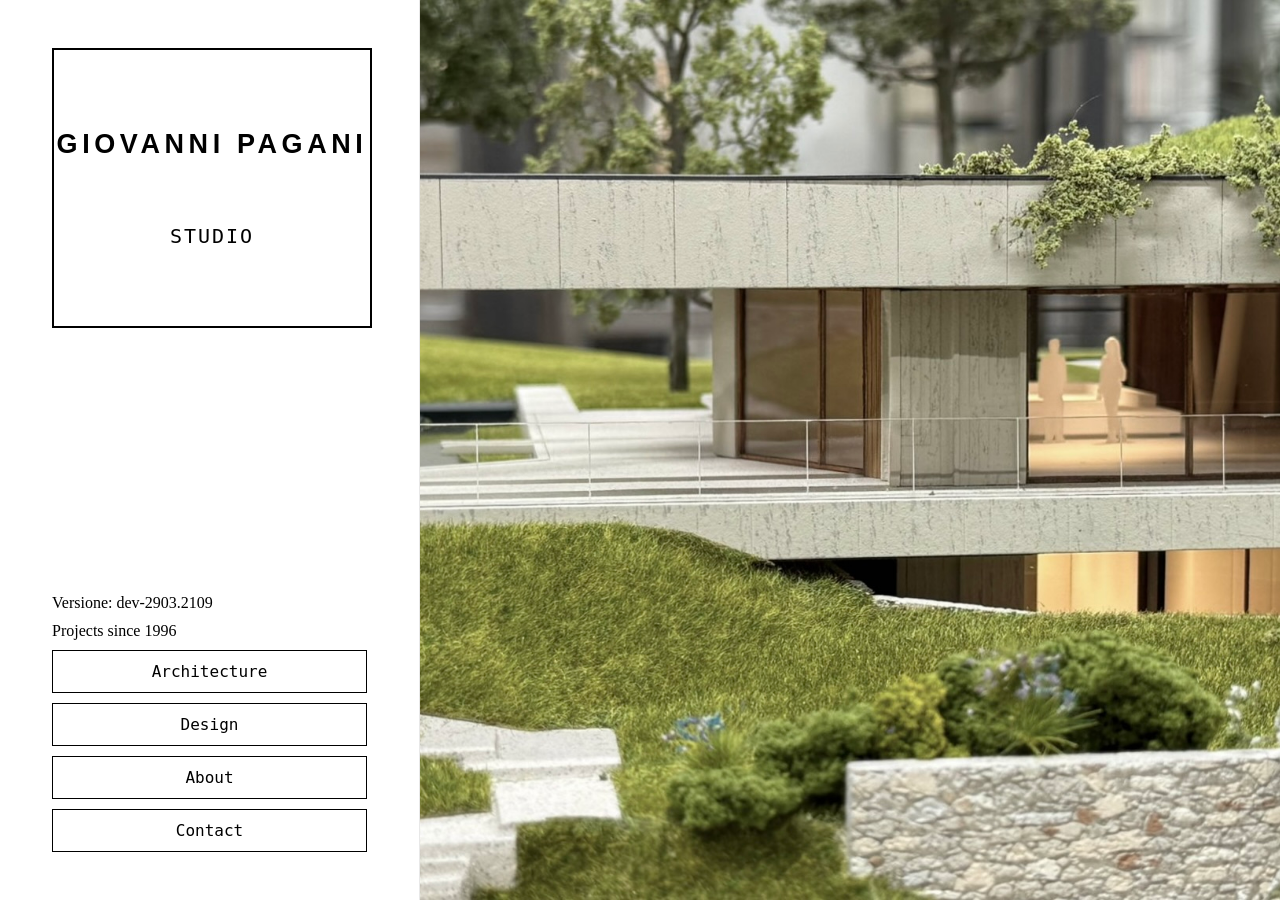
==== commit 9f75f1d8: "Version 21:10" ====
--- a/beta/index.html
+++ b/beta/index.html
@@ -18,7 +18,7 @@
 
 
   <nav class="menu">
-    <p class="tagline">Versione: dev-2903.1912</p>
+    <p class="tagline">Versione: dev-2903.2109</p>
       <p class="tagline">Projects since 1996</p>
     <a href="#section-architecture" class="menu-btn" data-section="architecture">Architecture</a>
     <a href="#section-design" class="menu-btn" data-section="design">Design</a>
@@ -46,7 +46,18 @@
       <div class="project-carousel">
         <img class="slide active" src="/assets/img/homepage/villa/villa1.jpeg" alt="">
         <img class="slide" src="/assets/img/homepage/villa/1.jpg" alt="">
+        <img class="slide" src="/assets/img/homepage/villa/2.jpg" alt="">
         <img class="slide" src="/assets/img/homepage/villa/3.jpg" alt="">
+        <img class="slide" src="/assets/img/homepage/villa/4.jpg" alt="">
+        <img class="slide" src="/assets/img/homepage/villa/5.jpg" alt="">
+        <img class="slide" src="/assets/img/homepage/villa/6.jpg" alt="">
+        <img class="slide" src="/assets/img/homepage/villa/7.jpg" alt="">
+        <img class="slide" src="/assets/img/homepage/villa/8.jpg" alt="">
+        <img class="slide" src="/assets/img/homepage/villa/9.jpg" alt="">
+        <img class="slide" src="/assets/img/homepage/villa/10.jpg" alt="">
+        <img class="slide" src="/assets/img/homepage/villa/11.jpg" alt="">
+        <img class="slide" src="/assets/img/homepage/villa/12.jpg" alt="">
+        <img class="slide" src="/assets/img/homepage/villa/13.jpg" alt="">
         <button class="arrow left">&#10094;</button>
         <button class="arrow right">&#10095;</button>
       </div>
--- a/beta/style.css
+++ b/beta/style.css
@@ -16,21 +16,19 @@
   position: fixed;
   top: 0;
   left: 0;
-  width: 420px;           /* wider */
+  width: 420px;
   height: 100vh;
   background: #fff;
   border-right: 1px solid #e8e8e8;
   display: flex;
   flex-direction: column;
   justify-content: space-between;
-  padding: 48px 52px 52px 52px;
+  padding: 48px 52px;
   z-index: 200;
-  flex-shrink: 0;
-}
-
-/* LOGO BOX */
+}
+
 .logo-box {
-  width: 280px;
+  width: 320px;
   height: 280px;
   border: 2px solid #000;
   display: flex;
@@ -41,30 +39,17 @@
 }
 
 .logo-name {
-  font-family: 'Impact', 'Arial Narrow', sans-serif;
+  font-family: 'Impact', sans-serif;
   font-size: 27px;
   font-weight: 900;
   letter-spacing: 0.17em;
   text-align: center;
-  line-height: 1.15;
 }
 
 .logo-studio {
-  font-family: 'American Typewriter', 'Courier New', monospace;
+  font-family: monospace;
   font-size: 20px;
-  font-weight: 400;
-  letter-spacing: 0.10em;
-  text-align: center;
-}
-
-/* TAGLINE */
-.tagline {
-  font-family: 'American Typewriter', 'Courier New', monospace;
-  font-size: 15px;
-  font-weight: 400;
-  letter-spacing: 0.08em;
-  color: #000;
-  margin-bottom: 4px;
+  letter-spacing: 0.1em;
 }
 
 /* NAV */
@@ -75,22 +60,17 @@
 }
 
 .menu-btn {
-  display: block;
-  font-family: 'American Typewriter', 'Courier New', monospace;
+  font-family: monospace;
   font-size: 16px;
-  font-weight: 300;
-  letter-spacing: 0.10em;
+  text-align: center;
+  padding: 11px 0;
+  border: 1px solid #000;
+  text-decoration: none;
   color: #000;
-  text-decoration: none;
-  text-align: center;
-  padding: 11px 0;
-  border: 0.75px solid #000;
-  background: transparent;
-  cursor: pointer;
-  transition: background 0.35s ease, color 0.35s ease;
-}
-
-.menu-btn:hover { background: #1a1a1a; color: #fff; }
+  transition: 0.3s;
+}
+
+.menu-btn:hover { background: #000; color: #fff; }
 .menu-btn.active { background: #000; color: #fff; }
 
 /* ================= MAIN ================= */
@@ -98,263 +78,150 @@
   margin-left: 420px;
   width: calc(100vw - 420px);
   height: 100vh;
-  overflow-y: scroll;
+  position: relative;
+  overflow: hidden;
+}
+
+/* ===== PAGINE ===== */
+.scroll-section,
+.landing {
+  position: absolute;
+  inset: 0;
+  display: none;
+  flex-direction: column;
   scroll-behavior: smooth;
-  /* Hide scrollbar for clean look */
-  scrollbar-width: none;
-}
-.main::-webkit-scrollbar { display: none; }
+
+  /* ✅ QUESTO È IL FIX */
+  overflow-y: auto;
+}
+
+.scroll-section.active,
+.landing.active {
+  display: flex;
+}
 
 /* ================= LANDING ================= */
-.landing {
-  width: 100%;
-  height: 100vh;
-  overflow: hidden;
-}
-
-.hero-image {
-  width: 100%;
-
-  height: 100%;
-}
-
+.hero-image,
 .hero-image img {
   width: 100%;
   height: 100%;
   object-fit: cover;
-  object-position: center;
-}
-
-/* ================= SCROLL SECTIONS ================= */
-.scroll-section {
-  width: 100%;
-  min-height: 100vh;
-  display: flex;
-  flex-direction: column;
-}
-
-/* Section black header bar */
+}
+
+/* ================= HEADER ================= */
 .section-header {
-  flex-shrink: 0;
   background: #000;
   color: #fff;
-  font-family: 'American Typewriter', 'Courier New', monospace;
-  font-size: 18px;
-  font-weight: 400;
-  letter-spacing: 0.10em;
-  text-align: center;
-  padding: 14px 0;
-  position: sticky;
-  top: 0;
-  z-index: 10;
-}
-
-/* ================= PROJECT BLOCK ================= */
+  text-align: center;
+  padding: 14px;
+  font-family: monospace;
+}
+
+/* ================= PROJECT ================= */
 .project-block {
-  /* Padding: generous on all sides, especially right */
-  padding: 60px 80px 0px 80px;   /* bottom = 0, gap between blocks via margin-bottom */
-  margin-bottom: 64px;            /* ~8 <br> worth of space between bottom of image and next label */
-}
-
-/* Project label ABOVE image */
+  padding: 60px 80px;
+}
+
 .project-label {
-  font-family: 'American Typewriter', 'Courier New', monospace;
-  font-size: 18px;
-  font-weight: 400;
-  letter-spacing: 0.10em;
   margin-bottom: 16px;
-  color: #000;
+  font-family: monospace;
 }
 
 /* ================= CAROUSEL ================= */
 .project-carousel {
   position: relative;
-  width: 100%;
-  /* Proper landscape aspect ratio — not forced padding-top hack */
-  aspect-ratio: 16 / 9;
+  aspect-ratio: 16/9;
   overflow: hidden;
-  background: #f0f0f0;
-}
-
-.project-carousel .slide {
+}
+
+.slide {
   position: absolute;
   inset: 0;
   width: 100%;
   height: 100%;
   object-fit: cover;
-  object-position: center;
   opacity: 0;
-  transition: opacity 1.2s ease;
-}
-
-.project-carousel .slide.active {
+  transition: 1s;
+}
+
+.slide.active {
   opacity: 1;
 }
 
-/* ARROWS — large, thin, elegant */
 .arrow {
   position: absolute;
   top: 50%;
   transform: translateY(-50%);
-  background: transparent;
+  font-size: 50px;
+  color: white;
+  background: none;
   border: none;
-  color: #fff;
-  font-size: 52px;
-  font-weight: 100;
-  line-height: 1;
   cursor: pointer;
-  z-index: 5;
-  padding: 0 20px;
-  opacity: 0;                          /* hidden by default */
-  transition: opacity 0.3s ease;
-  text-shadow: 0 0 20px rgba(0,0,0,0.5);
-  /* Thin look via font-weight override */
-  font-family: 'Helvetica Neue', Helvetica, Arial, sans-serif;
-}
-
-/* Show arrows on carousel hover */
-.project-carousel:hover .arrow { opacity: 0.75; }
-.arrow:hover { opacity: 1 !important; }
-
-.arrow.left  { left: 0; }
-.arrow.right { right: 0; }
+  opacity: 0;
+}
+
+.project-carousel:hover .arrow {
+  opacity: 0.7;
+}
+
+.arrow.left { left: 10px; }
+.arrow.right { right: 10px; }
 
 /* ================= ABOUT ================= */
 .about-inner {
   display: flex;
-  flex: 1;
-  overflow: hidden;
+  height: 100%;
 }
 
 .about-text {
   flex: 1;
   overflow-y: auto;
-  padding: 60px 64px;
-  font-family: 'American Typewriter', 'Courier New', monospace;
-  font-size: 14px;
-  font-weight: 400;
-  letter-spacing: 0.03em;
-  line-height: 1.85;
-  scrollbar-width: none;
-}
-.about-text::-webkit-scrollbar { display: none; }
-
-.about-text p { margin-bottom: 18px; }
-
-.about-text h3 {
-  font-size: 13px;
-  font-weight: 700;
-  letter-spacing: 0.08em;
-  margin: 28px 0 8px;
-  text-transform: uppercase;
-}
-
-.about-photo {
-  width: 1000px;
-  flex-shrink: 0;
-  overflow: hidden;
+  padding: 60px;
+  font-family: monospace;
 }
 
 .about-photo img {
   width: 100%;
   height: 100%;
   object-fit: cover;
-  object-position: center top;
 }
 
 /* ================= CONTACT ================= */
 .contact-inner {
   flex: 1;
   display: flex;
-  align-items: flex-end;
+  align-items: center;
   justify-content: center;
-  padding-bottom: 56px;
 }
 
 .contact-info {
   text-align: center;
-  font-family: 'American Typewriter', 'Courier New', monospace;
-  font-size: 16px;
-  font-weight: 400;
-  letter-spacing: 0.15em;
-  line-height: 2;
-}
-
-.contact-info a {
-  color: #000;
-  text-decoration: underline;
-  text-underline-offset: 3px;
-}
-
-.contact-footer {
-  flex-shrink: 0;
-  background: #000;
-  color: #fff;
-  font-family: 'American Typewriter', 'Courier New', monospace;
-  font-size: 16px;
-  font-weight: 400;
-  letter-spacing: 0.10em;
-  text-align: center;
-  padding: 16px 0;
-  margin-top: auto;
+  font-family: monospace;
 }
 
 /* ================= FULLSCREEN ================= */
 .fullscreen {
   position: fixed;
   inset: 0;
-  background: rgba(0,0,0,0.94);
-  display: flex;
+  background: rgba(0,0,0,0.9);
+  display: flex;
+  justify-content: center;
   align-items: center;
-  justify-content: center;
   opacity: 0;
   visibility: hidden;
-  transition: opacity 0.45s ease, visibility 0.45s ease;
+  transition: 0.3s;
+  pointer-events: none;
   z-index: 999;
-  cursor: zoom-out;
 }
 
 .fullscreen.active {
   opacity: 1;
   visibility: visible;
+
+  pointer-events: auto;
 }
 
 .fullscreen img {
-  max-width: 92%;
-  max-height: 92%;
-  object-fit: contain;
-}
-
-/* ================= RESPONSIVE ================= */
-@media (max-width: 960px) {
-  body { flex-direction: column; overflow: auto; }
-
-  .sidebar {
-    position: relative;
-    width: 100%;
-    height: auto;
-    border-right: none;
-    border-bottom: 1px solid #eee;
-    padding: 24px;
-    flex-direction: row;
-    flex-wrap: wrap;
-    gap: 20px;
-    align-items: center;
-  }
-
-  .logo-box { width: 130px; height: 130px; gap: 24px; }
-  .logo-name { font-size: 14px; }
-  .logo-studio { font-size: 13px; }
-
-  .menu { flex-direction: row; flex-wrap: wrap; }
-  .menu-btn { font-size: 13px; padding: 7px 14px; }
-
-  .main { margin-left: 0; width: 100%; height: auto; overflow: visible; }
-  .landing { height: 60vw; }
-
-  .project-block { padding: 32px 24px 0; }
-  .project-carousel { aspect-ratio: 4 / 3; }
-
-  .about-inner { flex-direction: column; }
-  .about-photo { width: 100%; height: 60vw; }
-}
+  max-width: 90%;
+  max-height: 90%;
+}
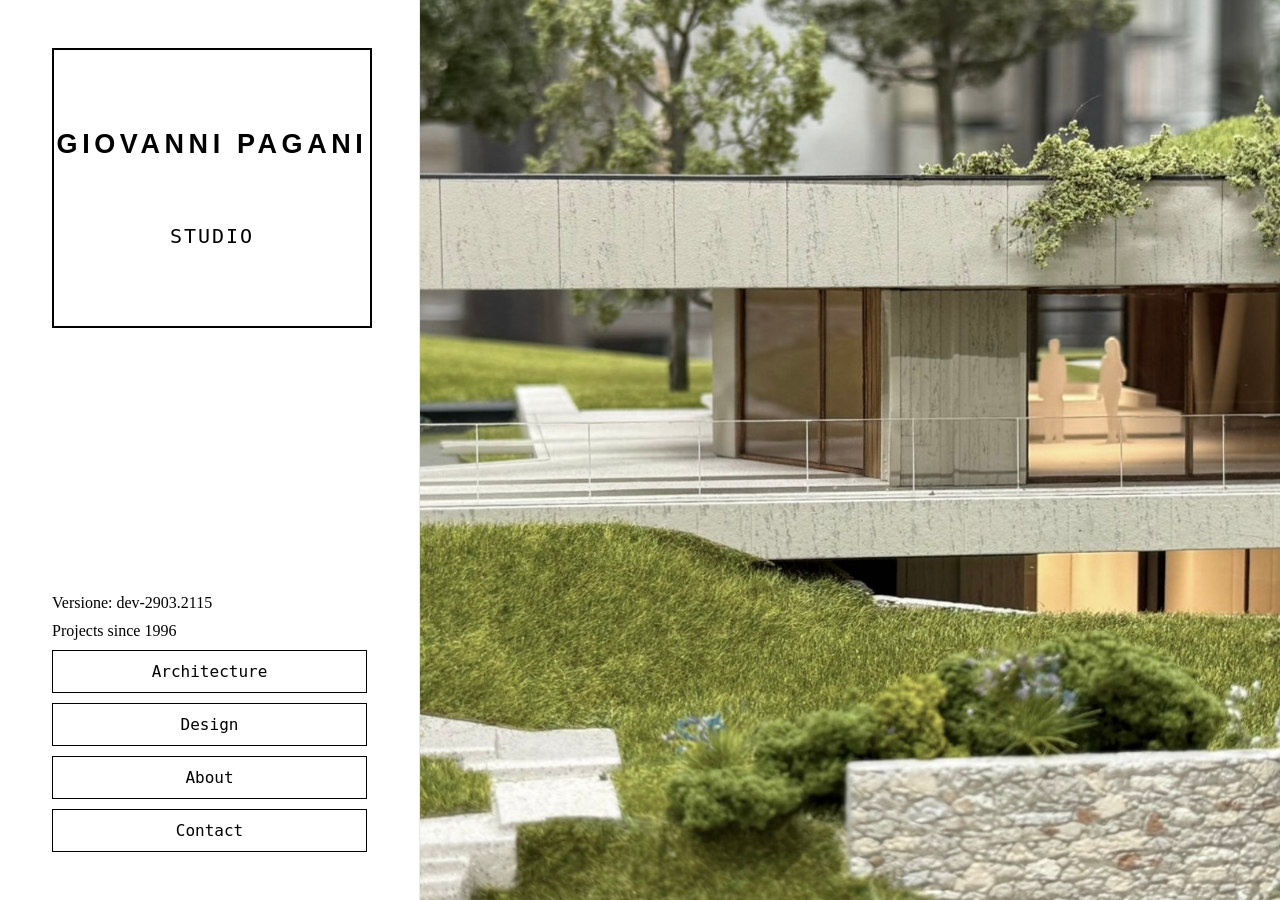
==== commit 6d30c721: "Update index.html" ====
--- a/beta/index.html
+++ b/beta/index.html
@@ -18,7 +18,7 @@
 
 
   <nav class="menu">
-    <p class="tagline">Versione: dev-2903.2109</p>
+    <p class="tagline">Versione: dev-2903.2115</p>
       <p class="tagline">Projects since 1996</p>
     <a href="#section-architecture" class="menu-btn" data-section="architecture">Architecture</a>
     <a href="#section-design" class="menu-btn" data-section="design">Design</a>
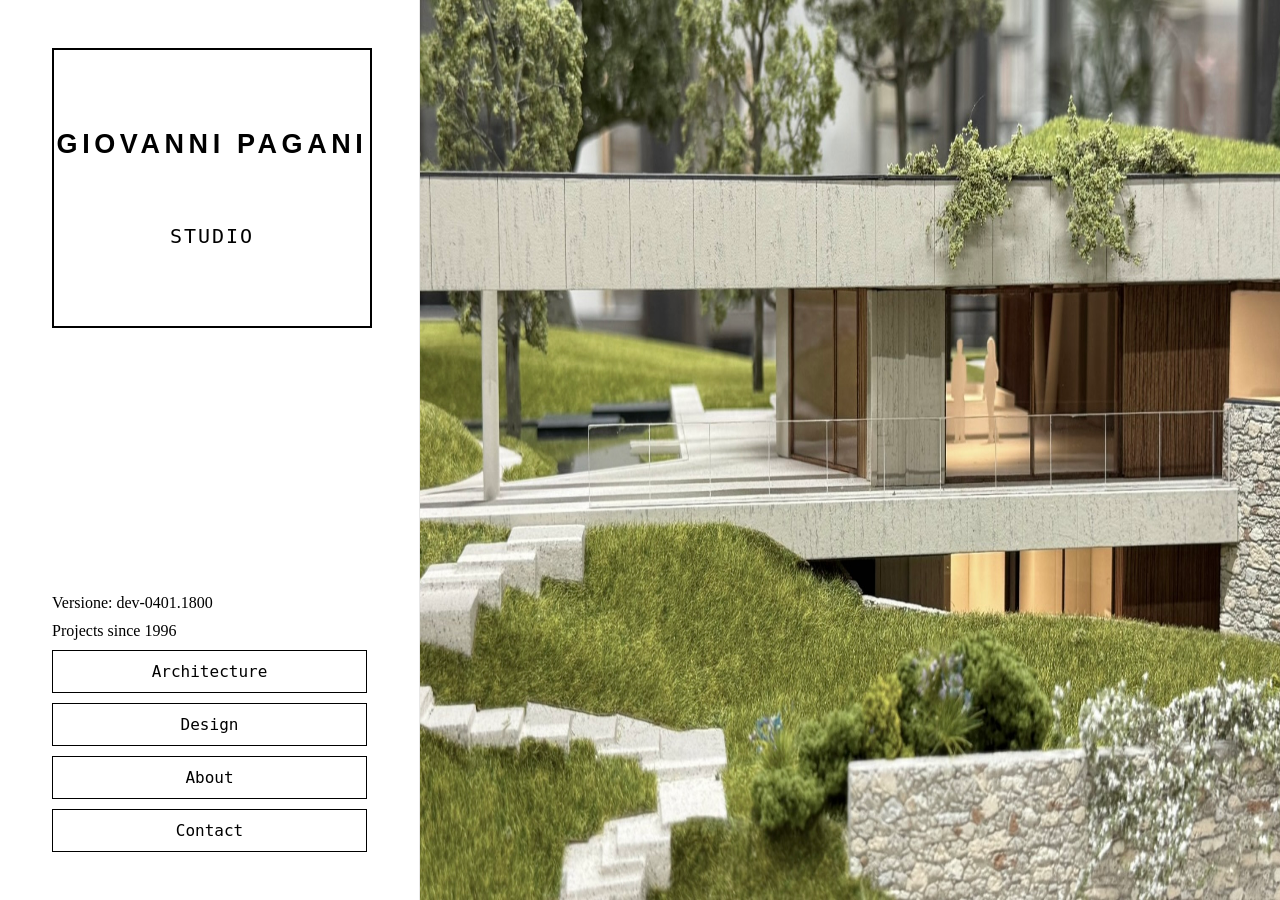
==== commit 85e68984: "Added all elements" ====
--- a/beta/index.html
+++ b/beta/index.html
@@ -18,7 +18,7 @@
 
 
   <nav class="menu">
-    <p class="tagline">Versione: dev-2903.2115</p>
+    <p class="tagline">Versione: dev-0401.1800</p>
       <p class="tagline">Projects since 1996</p>
     <a href="#section-architecture" class="menu-btn" data-section="architecture">Architecture</a>
     <a href="#section-design" class="menu-btn" data-section="design">Design</a>
@@ -46,12 +46,10 @@
       <div class="project-carousel">
         <img class="slide active" src="/assets/img/homepage/villa/villa1.jpeg" alt="">
         <img class="slide" src="/assets/img/homepage/villa/1.jpg" alt="">
-        <img class="slide" src="/assets/img/homepage/villa/2.jpg" alt="">
         <img class="slide" src="/assets/img/homepage/villa/3.jpg" alt="">
         <img class="slide" src="/assets/img/homepage/villa/4.jpg" alt="">
         <img class="slide" src="/assets/img/homepage/villa/5.jpg" alt="">
         <img class="slide" src="/assets/img/homepage/villa/6.jpg" alt="">
-        <img class="slide" src="/assets/img/homepage/villa/7.jpg" alt="">
         <img class="slide" src="/assets/img/homepage/villa/8.jpg" alt="">
         <img class="slide" src="/assets/img/homepage/villa/9.jpg" alt="">
         <img class="slide" src="/assets/img/homepage/villa/10.jpg" alt="">
@@ -62,7 +60,223 @@
         <button class="arrow right">&#10095;</button>
       </div>
     </div>
-
+<div class="project-block">
+  <div class="project-label">10 LONDON CONCEPT</div>
+  <div class="project-carousel">
+    <img class="slide active" src="/assets/img/homepage/arch/10londonconcept/1.png" alt="">
+    <img class="slide" src="/assets/img/homepage/arch/10londonconcept/2.png" alt="">
+    <img class="slide" src="/assets/img/homepage/arch/10londonconcept/3.png" alt="">
+    <img class="slide" src="/assets/img/homepage/arch/10londonconcept/4.png" alt="">
+    <button class="arrow left">&#10094;</button>
+    <button class="arrow right">&#10095;</button>
+  </div>
+</div>
+
+<div class="project-block">
+  <div class="project-label">HARRODS PORTO CERVO</div>
+  <div class="project-carousel">
+    <img class="slide active" src="/assets/img/homepage/arch/2-1harrodsportocervo/1.jpeg" alt="">
+    <img class="slide" src="/assets/img/homepage/arch/2-1harrodsportocervo/2.jpeg" alt="">
+    <img class="slide" src="/assets/img/homepage/arch/2-1harrodsportocervo/3.jpeg" alt="">
+    <img class="slide" src="/assets/img/homepage/arch/2-1harrodsportocervo/4.jpeg" alt="">
+    <img class="slide" src="/assets/img/homepage/arch/2-1harrodsportocervo/5.jpeg" alt="">
+    <button class="arrow left">&#10094;</button>
+    <button class="arrow right">&#10095;</button>
+  </div>
+</div>
+
+<div class="project-block">
+  <div class="project-label">TUSCANY HOTEL</div>
+  <div class="project-carousel">
+    <img class="slide active" src="/assets/img/homepage/arch/2tuscanyhotel/1.jpg" alt="">
+    <img class="slide" src="/assets/img/homepage/arch/2tuscanyhotel/2.jpg" alt="">
+    <img class="slide" src="/assets/img/homepage/arch/2tuscanyhotel/3.png" alt="">
+    <img class="slide" src="/assets/img/homepage/arch/2tuscanyhotel/4.jpg" alt="">
+    <img class="slide" src="/assets/img/homepage/arch/2tuscanyhotel/5.jpg" alt="">
+    <img class="slide" src="/assets/img/homepage/arch/2tuscanyhotel/6.jpg" alt="">
+    <img class="slide" src="/assets/img/homepage/arch/2tuscanyhotel/7.jpg" alt="">
+    <img class="slide" src="/assets/img/homepage/arch/2tuscanyhotel/8.jpg" alt="">
+    <img class="slide" src="/assets/img/homepage/arch/2tuscanyhotel/9.png" alt="">
+    <img class="slide" src="/assets/img/homepage/arch/2tuscanyhotel/10.jpg" alt="">
+    <img class="slide" src="/assets/img/homepage/arch/2tuscanyhotel/11.jpg" alt="">
+    <img class="slide" src="/assets/img/homepage/arch/2tuscanyhotel/12.jpg" alt="">
+    <button class="arrow left">&#10094;</button>
+    <button class="arrow right">&#10095;</button>
+  </div>
+</div>
+
+<div class="project-block">
+  <div class="project-label">DESENZANO PENTHOUSE</div>
+  <div class="project-carousel">
+    <img class="slide active" src="/assets/img/homepage/arch/3desenzanopenthouse/1.jpg" alt="">
+    <img class="slide" src="/assets/img/homepage/arch/3desenzanopenthouse/2.jpg" alt="">
+    <img class="slide" src="/assets/img/homepage/arch/3desenzanopenthouse/3.jpg" alt="">
+    <img class="slide" src="/assets/img/homepage/arch/3desenzanopenthouse/4.jpg" alt="">
+    <button class="arrow left">&#10094;</button>
+    <button class="arrow right">&#10095;</button>
+  </div>
+</div>
+
+<div class="project-block">
+  <div class="project-label">DESERT VILLA</div>
+  <div class="project-carousel">
+    <img class="slide active" src="/assets/img/homepage/arch/4desertvilla/01.png" alt="">
+    <img class="slide" src="/assets/img/homepage/arch/4desertvilla/02.jpeg" alt="">
+    <img class="slide" src="/assets/img/homepage/arch/4desertvilla/03.jpeg" alt="">
+    <img class="slide" src="/assets/img/homepage/arch/4desertvilla/04.jpg" alt="">
+    <img class="slide" src="/assets/img/homepage/arch/4desertvilla/05.jpg" alt="">
+    <img class="slide" src="/assets/img/homepage/arch/4desertvilla/c1.jpg" alt="">
+    <img class="slide" src="/assets/img/homepage/arch/4desertvilla/c2.jpg" alt="">
+    <img class="slide" src="/assets/img/homepage/arch/4desertvilla/c3.jpg" alt="">
+    <img class="slide" src="/assets/img/homepage/arch/4desertvilla/d2.jpg" alt="">
+    <img class="slide" src="/assets/img/homepage/arch/4desertvilla/d3.jpg" alt="">
+    <img class="slide" src="/assets/img/homepage/arch/4desertvilla/d4.jpg" alt="">
+    <button class="arrow left">&#10094;</button>
+    <button class="arrow right">&#10095;</button>
+  </div>
+</div>
+
+<div class="project-block">
+  <div class="project-label">BARCELLONA HOTEL</div>
+  <div class="project-carousel">
+    <img class="slide active" src="/assets/img/homepage/arch/5 barcellona HOTEL/1.png" alt="">
+    <img class="slide" src="/assets/img/homepage/arch/5 barcellona HOTEL/2.png" alt="">
+    <img class="slide" src="/assets/img/homepage/arch/5 barcellona HOTEL/3.png" alt="">
+    <img class="slide" src="/assets/img/homepage/arch/5 barcellona HOTEL/4.png" alt="">
+    <img class="slide" src="/assets/img/homepage/arch/5 barcellona HOTEL/5.png" alt="">
+    <img class="slide" src="/assets/img/homepage/arch/5 barcellona HOTEL/6.png" alt="">
+    <img class="slide" src="/assets/img/homepage/arch/5 barcellona HOTEL/7.png" alt="">
+    <img class="slide" src="/assets/img/homepage/arch/5 barcellona HOTEL/8.png" alt="">
+    <img class="slide" src="/assets/img/homepage/arch/5 barcellona HOTEL/9.png" alt="">
+    <button class="arrow left">&#10094;</button>
+    <button class="arrow right">&#10095;</button>
+  </div>
+</div>
+
+<div class="project-block">
+  <div class="project-label">BOSCO VERTICALE PENTHOUSE</div>
+  <div class="project-carousel">
+    <img class="slide active" src="/assets/img/homepage/arch/6boscoverticalepenthouse/1.jpg" alt="">
+    <img class="slide" src="/assets/img/homepage/arch/6boscoverticalepenthouse/2.jpg" alt="">
+    <img class="slide" src="/assets/img/homepage/arch/6boscoverticalepenthouse/3.jpg" alt="">
+    <img class="slide" src="/assets/img/homepage/arch/6boscoverticalepenthouse/4.jpg" alt="">
+    <img class="slide" src="/assets/img/homepage/arch/6boscoverticalepenthouse/5.jpg" alt="">
+    <img class="slide" src="/assets/img/homepage/arch/6boscoverticalepenthouse/6.jpg" alt="">
+    <img class="slide" src="/assets/img/homepage/arch/6boscoverticalepenthouse/7.jpg" alt="">
+    <img class="slide" src="/assets/img/homepage/arch/6boscoverticalepenthouse/9.jpg" alt="">
+    <img class="slide" src="/assets/img/homepage/arch/6boscoverticalepenthouse/10.jpg" alt="">
+    <img class="slide" src="/assets/img/homepage/arch/6boscoverticalepenthouse/11.jpg" alt="">
+    <img class="slide" src="/assets/img/homepage/arch/6boscoverticalepenthouse/12.jpg" alt="">
+    <img class="slide" src="/assets/img/homepage/arch/6boscoverticalepenthouse/13.jpg" alt="">
+    <img class="slide" src="/assets/img/homepage/arch/6boscoverticalepenthouse/14.jpg" alt="">
+    <img class="slide" src="/assets/img/homepage/arch/6boscoverticalepenthouse/16.jpg" alt="">
+    <img class="slide" src="/assets/img/homepage/arch/6boscoverticalepenthouse/17.jpg" alt="">
+    <img class="slide" src="/assets/img/homepage/arch/6boscoverticalepenthouse/18.jpg" alt="">
+    <button class="arrow left">&#10094;</button>
+    <button class="arrow right">&#10095;</button>
+  </div>
+</div>
+
+<div class="project-block">
+  <div class="project-label">BUDAPEST HOTEL</div>
+  <div class="project-carousel">
+    <img class="slide active" src="/assets/img/homepage/arch/7budapesthotel/1.png" alt="">
+    <img class="slide" src="/assets/img/homepage/arch/7budapesthotel/2.png" alt="">
+    <img class="slide" src="/assets/img/homepage/arch/7budapesthotel/3.png" alt="">
+    <img class="slide" src="/assets/img/homepage/arch/7budapesthotel/4.png" alt="">
+    <img class="slide" src="/assets/img/homepage/arch/7budapesthotel/6.png" alt="">
+    <img class="slide" src="/assets/img/homepage/arch/7budapesthotel/7.png" alt="">
+    <img class="slide" src="/assets/img/homepage/arch/7budapesthotel/8.jpg" alt="">
+    <img class="slide" src="/assets/img/homepage/arch/7budapesthotel/9.jpg" alt="">
+    <img class="slide" src="/assets/img/homepage/arch/7budapesthotel/10.jpg" alt="">
+    <img class="slide" src="/assets/img/homepage/arch/7budapesthotel/11.png" alt="">
+    <button class="arrow left">&#10094;</button>
+    <button class="arrow right">&#10095;</button>
+  </div>
+</div>
+
+<div class="project-block">
+  <div class="project-label">MIDDLE EAST VILLA</div>
+  <div class="project-carousel">
+    <img class="slide active" src="/assets/img/homepage/arch/8 midle east villa/1.jpeg" alt="">
+    <img class="slide" src="/assets/img/homepage/arch/8 midle east villa/2.jpeg" alt="">
+    <img class="slide" src="/assets/img/homepage/arch/8 midle east villa/3.jpeg" alt="">
+    <img class="slide" src="/assets/img/homepage/arch/8 midle east villa/4.jpeg" alt="">
+    <img class="slide" src="/assets/img/homepage/arch/8 midle east villa/5.png" alt="">
+    <img class="slide" src="/assets/img/homepage/arch/8 midle east villa/6.png" alt="">
+    <img class="slide" src="/assets/img/homepage/arch/8 midle east villa/7.png" alt="">
+    <img class="slide" src="/assets/img/homepage/arch/8 midle east villa/8.png" alt="">
+    <img class="slide" src="/assets/img/homepage/arch/8 midle east villa/9.png" alt="">
+    <img class="slide" src="/assets/img/homepage/arch/8 midle east villa/10.png" alt="">
+    <img class="slide" src="/assets/img/homepage/arch/8 midle east villa/11.png" alt="">
+    <img class="slide" src="/assets/img/homepage/arch/8_middle_east_villa/12.png" alt="">
+    <button class="arrow left">&#10094;</button>
+    <button class="arrow right">&#10095;</button>
+  </div>
+</div>
+
+<div class="project-block">
+  <div class="project-label">YACHT DESIGN AB100</div>
+  <div class="project-carousel">
+    <img class="slide active" src="/assets/img/homepage/arch/9_Yacht_Design_AB100/1.png" alt="">
+    <img class="slide" src="/assets/img/homepage/arch/9_Yacht_Design_AB100/2.png" alt="">
+    <img class="slide" src="/assets/img/homepage/arch/9_Yacht_Design_AB100/3.png" alt="">
+    <img class="slide" src="/assets/img/homepage/arch/9_Yacht_Design_AB100/4.png" alt="">
+    <img class="slide" src="/assets/img/homepage/arch/9_Yacht_Design_AB100/5.png" alt="">
+    <img class="slide" src="/assets/img/homepage/arch/9_Yacht_Design_AB100/6.png" alt="">
+    <img class="slide" src="/assets/img/homepage/arch/9_Yacht_Design_AB100/7.png" alt="">
+    <img class="slide" src="/assets/img/homepage/arch/9_Yacht_Design_AB100/8.png" alt="">
+    <button class="arrow left">&#10094;</button>
+    <button class="arrow right">&#10095;</button>
+  </div>
+</div>
+
+<div class="project-block">
+  <div class="project-label">OSSERVANZA</div>
+  <div class="project-carousel">
+    <img class="slide active" src="/assets/img/homepage/arch/osservanza/1.png" alt="">
+    <img class="slide" src="/assets/img/homepage/arch/osservanza/2.png" alt="">
+    <img class="slide" src="/assets/img/homepage/arch/osservanza/3.png" alt="">
+    <img class="slide" src="/assets/img/homepage/arch/osservanza/4.png" alt="">
+    <button class="arrow left">&#10094;</button>
+    <button class="arrow right">&#10095;</button>
+  </div>
+</div>
+
+<div class="project-block">
+  <div class="project-label">ST REGIS SAN FRANCISCO</div>
+  <div class="project-carousel">
+    <img class="slide active" src="/assets/img/homepage/arch/St_Regis_San_Francisco/1.png" alt="">
+    <img class="slide" src="/assets/img/homepage/arch/St_Regis_San_Francisco/2.png" alt="">
+    <img class="slide" src="/assets/img/homepage/arch/St_Regis_San_Francisco/3.png" alt="">
+    <img class="slide" src="/assets/img/homepage/arch/St_Regis_San_Francisco/4.png" alt="">
+    <img class="slide" src="/assets/img/homepage/arch/St_Regis_San_Francisco/5.png" alt="">
+    <img class="slide" src="/assets/img/homepage/arch/St_Regis_San_Francisco/6.png" alt="">
+    <img class="slide" src="/assets/img/homepage/arch/St_Regis_San_Francisco/7.png" alt="">
+    <img class="slide" src="/assets/img/homepage/arch/St_Regis_San_Francisco/8.png" alt="">
+    <img class="slide" src="/assets/img/homepage/arch/St_Regis_San_Francisco/9.png" alt="">
+    <img class="slide" src="/assets/img/homepage/arch/St_Regis_San_Francisco/10.png" alt="">
+    <img class="slide" src="/assets/img/homepage/arch/St_Regis_San_Francisco/11.png" alt="">
+    <img class="slide" src="/assets/img/homepage/arch/St_Regis_San_Francisco/12.png" alt="">
+    <img class="slide" src="/assets/img/homepage/arch/St_Regis_San_Francisco/13.png" alt="">
+    <img class="slide" src="/assets/img/homepage/arch/St_Regis_San_Francisco/14.png" alt="">
+    <img class="slide" src="/assets/img/homepage/arch/St_Regis_San_Francisco/15.png" alt="">
+    <button class="arrow left">&#10094;</button>
+    <button class="arrow right">&#10095;</button>
+  </div>
+</div>
+
+<div class="project-block">
+  <div class="project-label">W Barcellona</div>
+  <div class="project-carousel">
+    <img class="slide active" src="/assets/img/homepage/arch/W_Barcellona/1.png" alt="">
+    <img class="slide" src="/assets/img/homepage/arch/W_Barcellona/2.png" alt="">
+    <img class="slide" src="/assets/img/homepage/arch/W_Barcellona/3.png" alt="">
+    <img class="slide" src="/assets/img/homepage/arch/W_Barcellona/4.png" alt="">
+    <button class="arrow left">&#10094;</button>
+    <button class="arrow right">&#10095;</button>
+  </div>
+</div>
   </section>
 
   <!-- ===== DESIGN ===== -->
@@ -125,7 +339,52 @@
         <button class="arrow right">&#10095;</button>
       </div>
     </div>
-
+<div class="project-block">
+  <div class="project-label">ARMANDO DINING</div>
+  <div class="project-carousel">
+    <img class="slide active" src="/assets/img/homepage/ARMANDODINING/0.png" alt="">
+    <img class="slide" src="/assets/img/homepage/ARMANDODINING/1.jpg" alt="">
+    <img class="slide" src="/assets/img/homepage/ARMANDODINING/2.jpg" alt="">
+    <img class="slide" src="/assets/img/homepage/ARMANDODINING/3.jpeg" alt="">
+    <button class="arrow left">&#10094;</button>
+    <button class="arrow right">&#10095;</button>
+  </div>
+</div>
+
+<div class="project-block">
+  <div class="project-label">HABIBA LAMP</div>
+  <div class="project-carousel">
+    <img class="slide active" src="/assets/img/homepage/HABIBALAMP/1.webp" alt="">
+    <img class="slide" src="/assets/img/homepage/HABIBALAMP/2.webp" alt="">
+    <img class="slide" src="/assets/img/homepage/HABIBALAMP/3.webp" alt="">
+    <button class="arrow left">&#10094;</button>
+    <button class="arrow right">&#10095;</button>
+  </div>
+</div>
+
+<div class="project-block">
+  <div class="project-label">JEAN MICHEAL BENCH</div>
+  <div class="project-carousel">
+    <img class="slide active" src="/assets/img/homepage/JEANMICHEALBENCH/0.png" alt="">
+    <img class="slide" src="/assets/img/homepage/JEANMICHEALBENCH/1.png" alt="">
+    <img class="slide" src="/assets/img/homepage/JEANMICHEALBENCH/2.jpeg" alt="">
+    <img class="slide" src="/assets/img/homepage/JEANMICHEALBENCH/3.png" alt="">
+    <button class="arrow left">&#10094;</button>
+    <button class="arrow right">&#10095;</button>
+  </div>
+</div>
+
+<div class="project-block">
+  <div class="project-label">LIVING IN THE PAST LAMP</div>
+  <div class="project-carousel">
+    <img class="slide active" src="/assets/img/homepage/LIVINGINTHEPAST-lamp/1.webp" alt="">
+    <img class="slide" src="/assets/img/homepage/LIVINGINTHEPAST-lamp/2.webp" alt="">
+    <img class="slide" src="/assets/img/homepage/LIVINGINTHEPAST-lamp/3.webp" alt="">
+    <img class="slide" src="/assets/img/homepage/LIVINGINTHEPAST-lamp/4.webp" alt="">
+    <button class="arrow left">&#10094;</button>
+    <button class="arrow right">&#10095;</button>
+  </div>
+</div>
   </section>
 
   <!-- ===== ABOUT ===== -->
@@ -149,7 +408,7 @@
         <p>An architect and designer, Pagani has made eclecticism his defining hallmark. In his projects, different eras, languages, and even distant references coexist in harmony, never in contrast.</p>
       </div>
       <div class="about-photo">
-        <img src="/assets/img/about/giovanni.jpeg" alt="Giovanni Pagani">
+        <img class="about-photo" src="/assets/img/about/giovanni.jpeg" alt="Giovanni Pagani">
       </div>
     </div>
   </section>
@@ -159,12 +418,12 @@
     <div class="section-header">CONTACT</div>
     <div class="contact-inner">
       <div class="contact-info">
-        <p>Via San Michele del Carso 11</p>
+        <p>Viale San Michele del Carso 11</p>
         <p>20144&nbsp; Milano, Italy</p>
         <p><a href="mailto:info@giovannipaganistudio.it">info@giovannipaganistudio.it</a></p>
       </div>
     </div>
-    <div class="contact-footer">STUDIO - HEADQUARTER</div>
+    <div class="section-header">STUDIO - HEADQUARTER</div>
   </section>
 
 </div><!-- /main -->
--- a/beta/style.css
+++ b/beta/style.css
@@ -105,7 +105,6 @@
 .hero-image img {
   width: 100%;
   height: 100%;
-  object-fit: cover;
 }
 
 /* ================= HEADER ================= */
